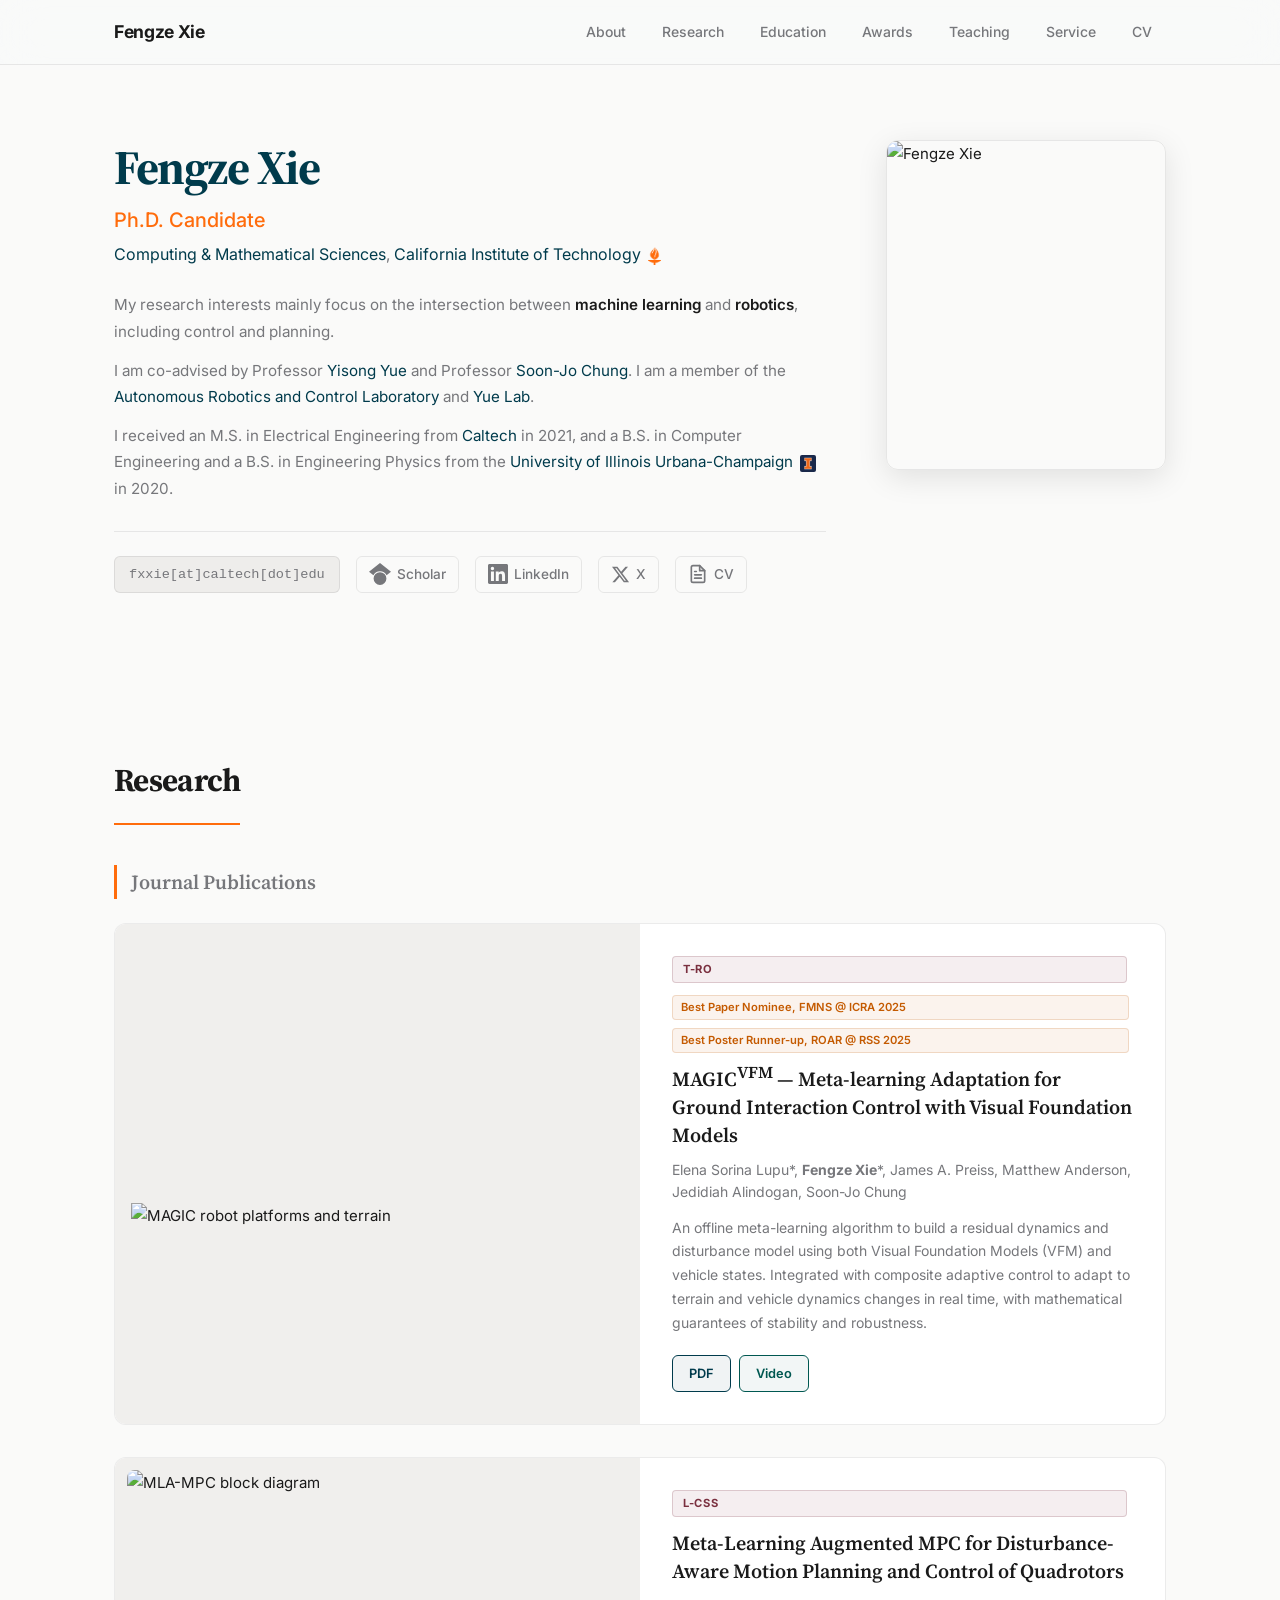
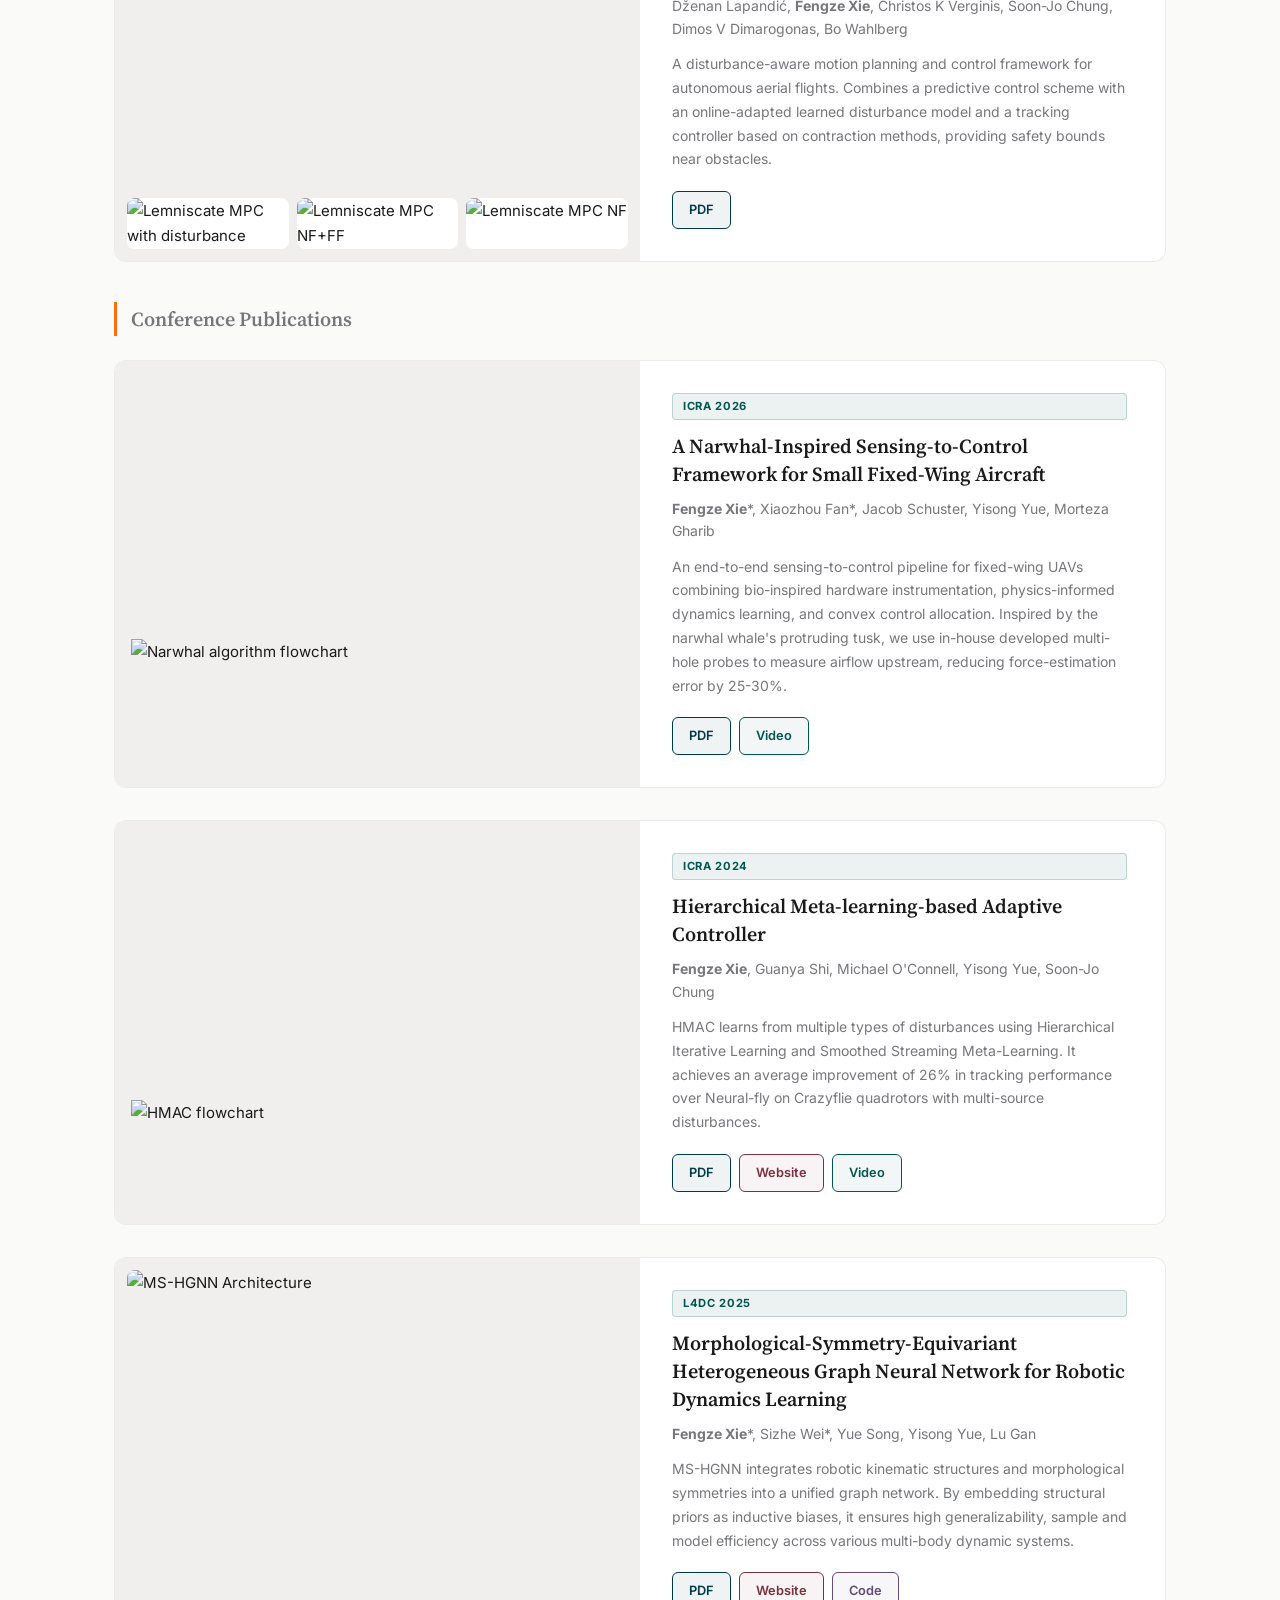
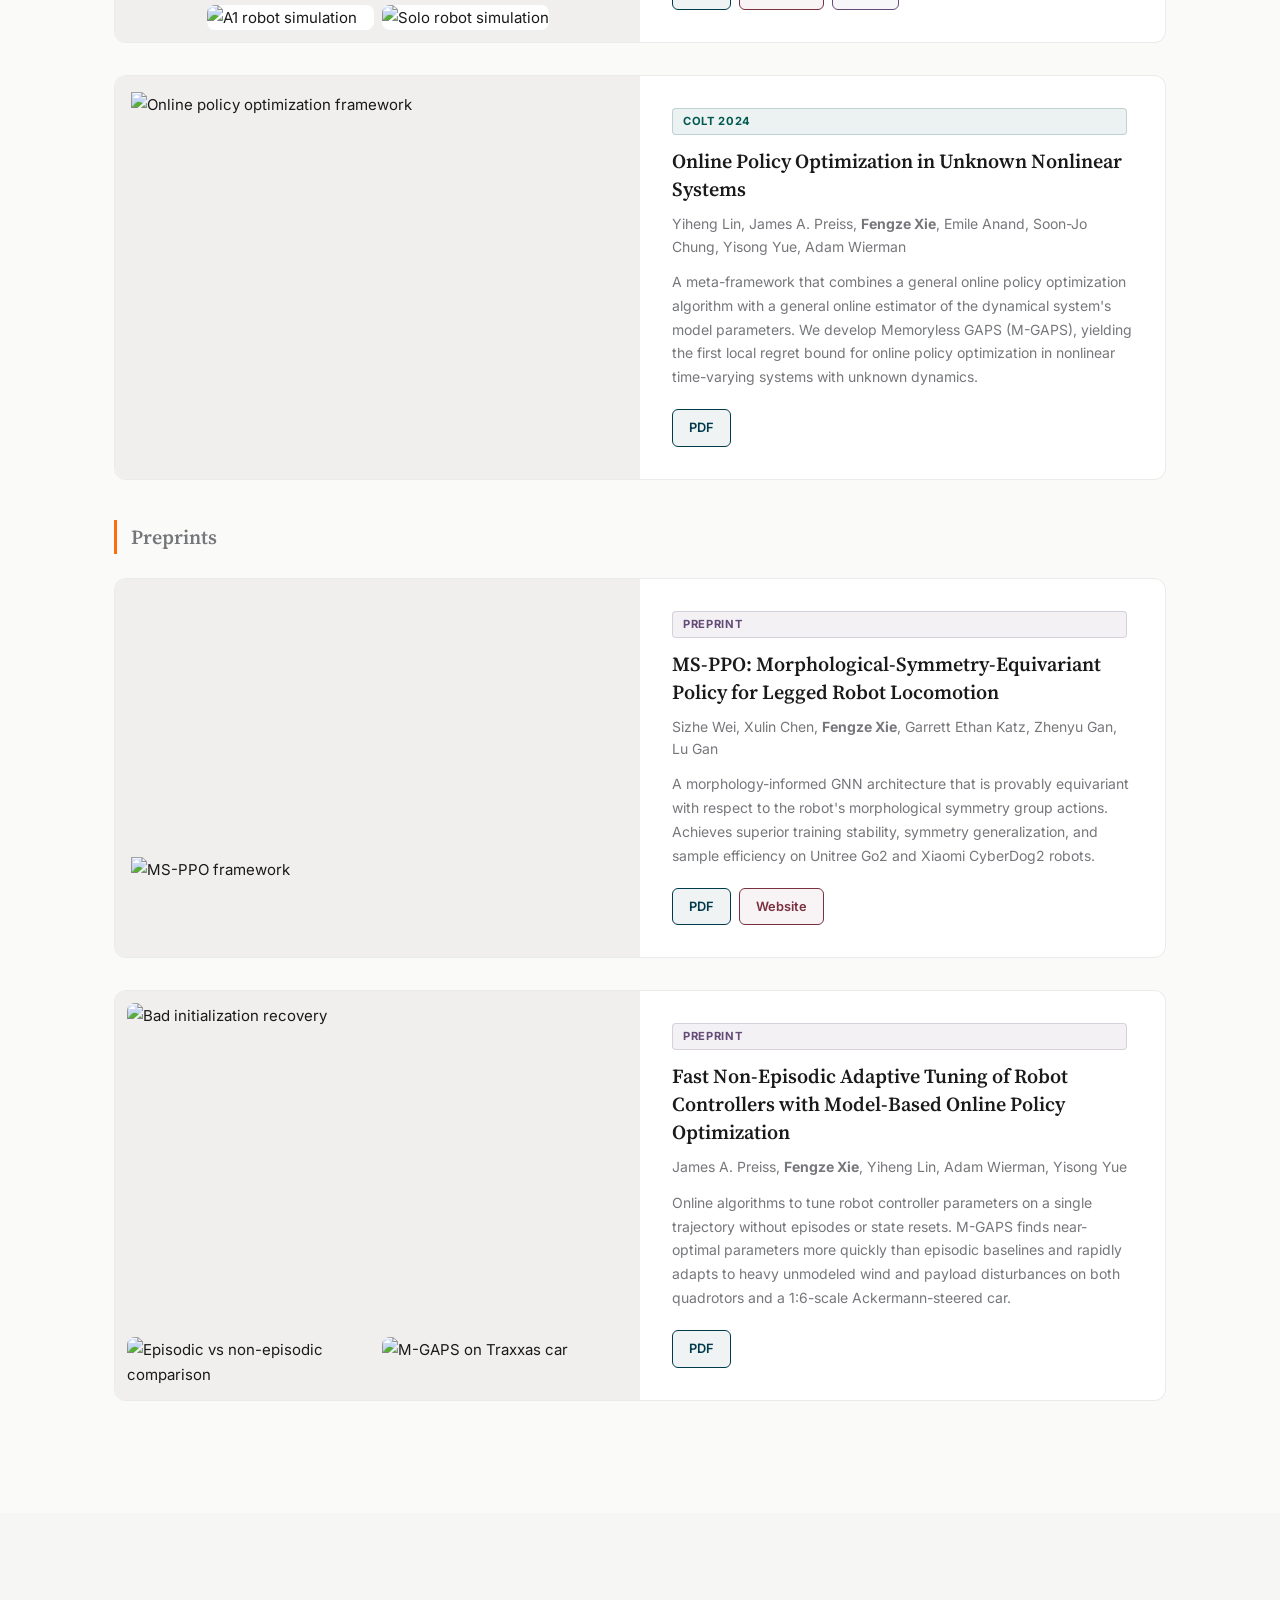
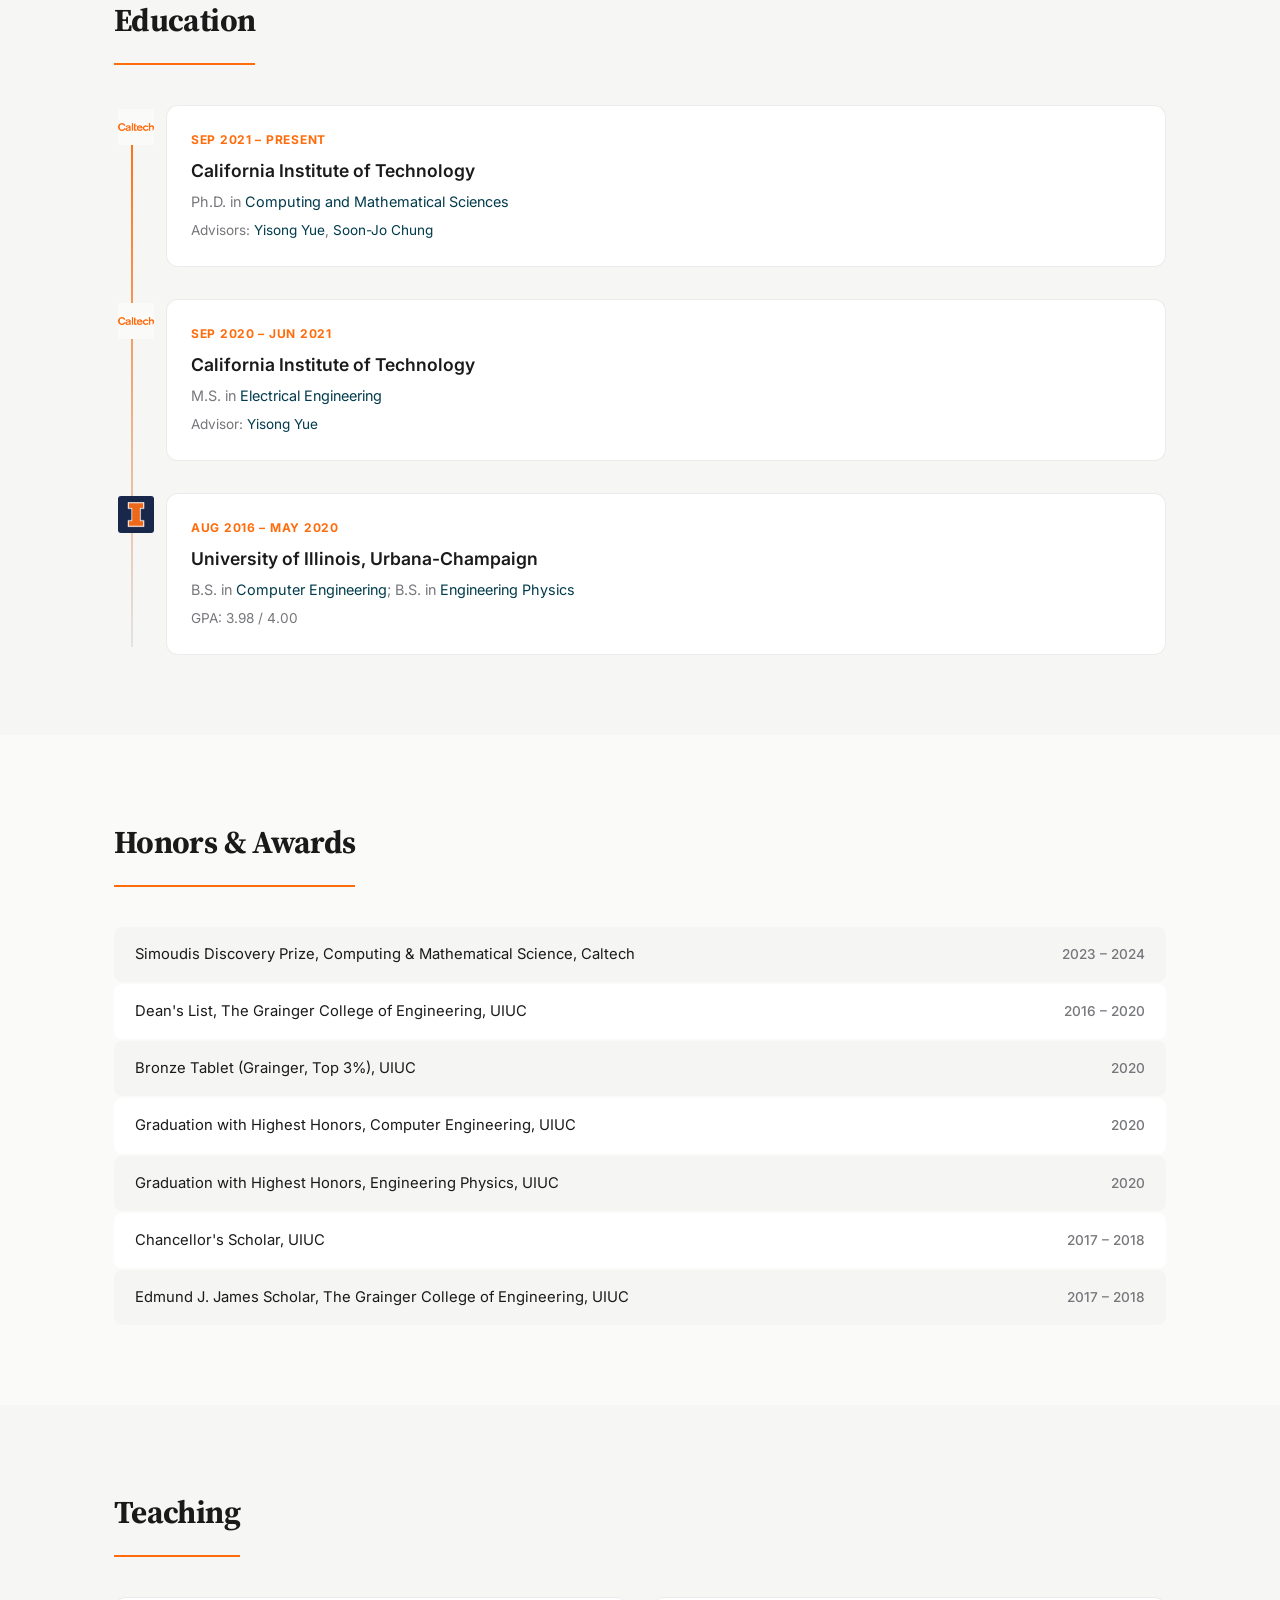
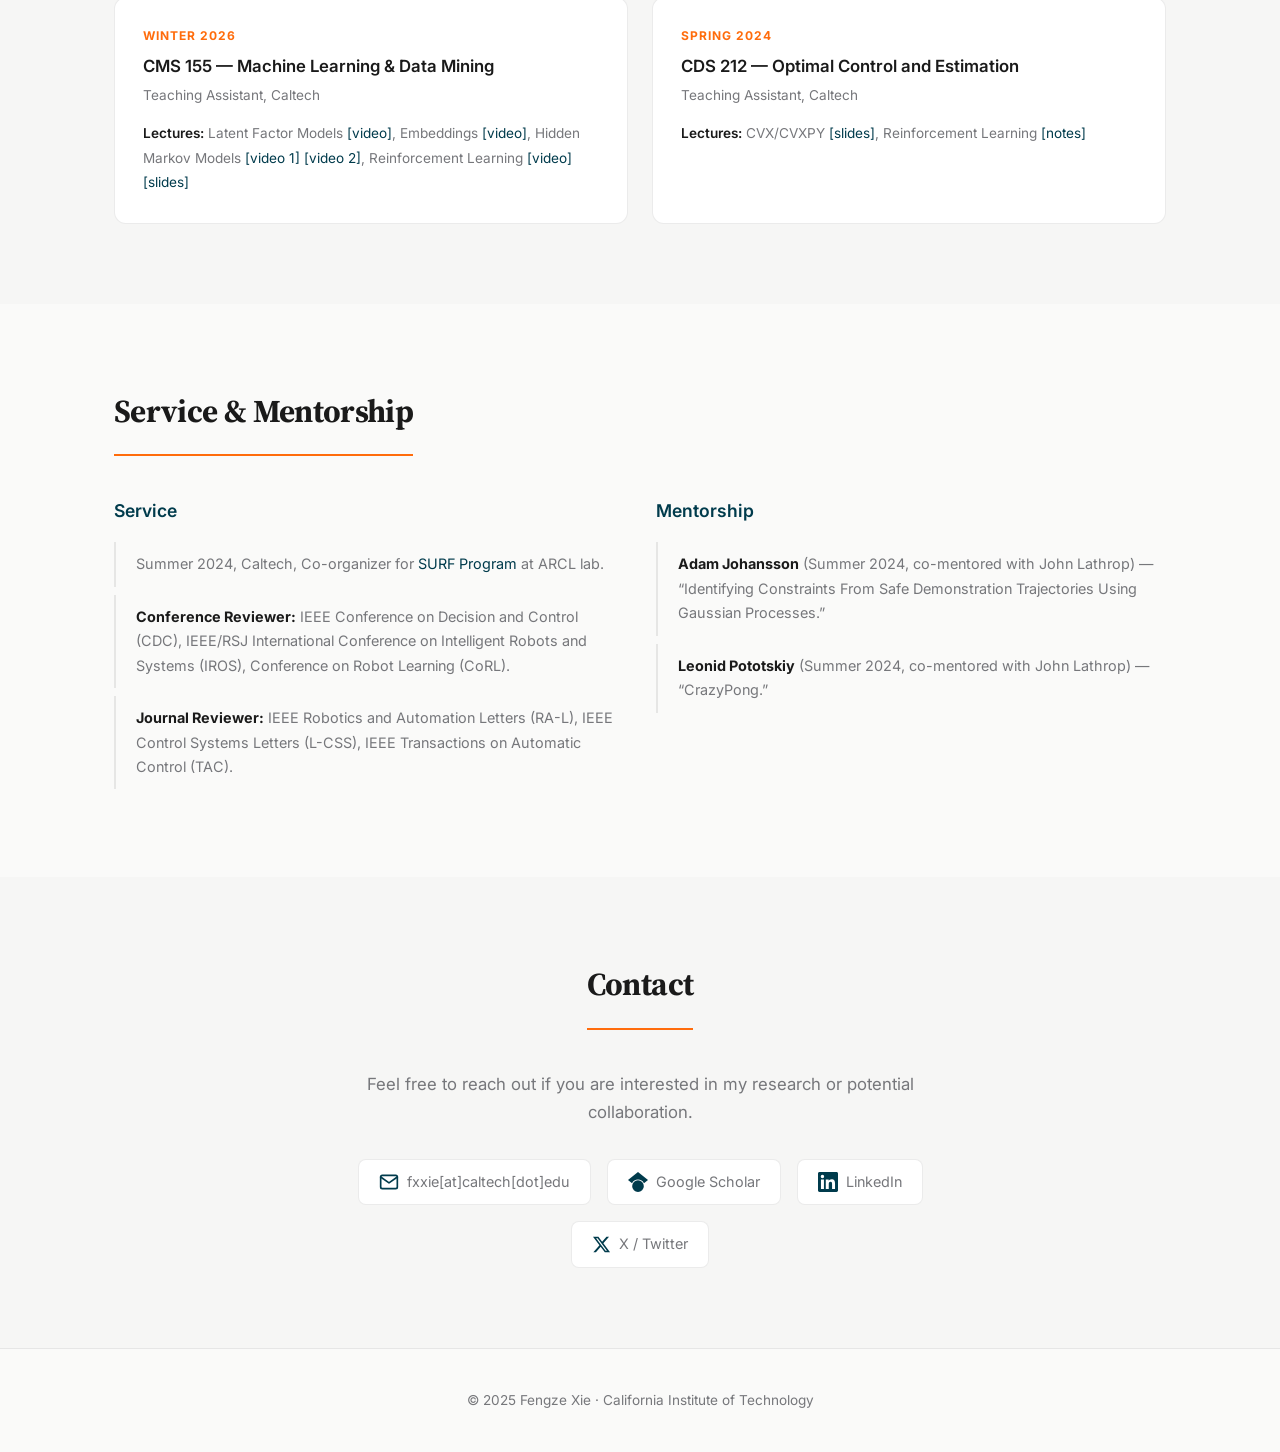
==== index.html @ d8771d67 "change colors" ====
<!DOCTYPE html>
<html lang="en">
<head>
  <meta charset="UTF-8">
  <meta name="viewport" content="width=device-width, initial-scale=1.0">
  <title>Fengze Xie | Caltech</title>
  <meta name="description" content="Fengze Xie - Ph.D. Candidate in Computing and Mathematical Sciences at Caltech. Research in machine learning and robotics.">
  <link rel="preconnect" href="https://fonts.googleapis.com">
  <link rel="preconnect" href="https://fonts.gstatic.com" crossorigin>
  <link href="https://fonts.googleapis.com/css2?family=Inter:wght@300;400;500;600;700&family=Source+Serif+4:ital,wght@0,400;0,600;0,700;1,400&display=swap" rel="stylesheet">
  <link rel="stylesheet" href="assets/css/style.css">
  <script src="https://cdnjs.cloudflare.com/ajax/libs/gsap/3.12.5/gsap.min.js" defer></script>
  <script src="https://cdnjs.cloudflare.com/ajax/libs/gsap/3.12.5/ScrollTrigger.min.js" defer></script>
</head>
<body>

<!-- ==================== NAVIGATION ==================== -->
<nav id="navbar">
  <div class="nav-inner">
    <a href="#hero" class="nav-logo">Fengze Xie</a>
    <button class="nav-toggle" aria-label="Toggle menu">
      <span></span><span></span><span></span>
    </button>
    <ul class="nav-links">
      <li><a href="#hero">About</a></li>
      <li><a href="#research">Research</a></li>
      <li><a href="#education">Education</a></li>
      <li><a href="#awards">Awards</a></li>
      <li><a href="#teaching">Teaching</a></li>
      <li><a href="#service">Service</a></li>
      <li><a href="papers/resume.pdf" target="_blank" rel="noopener noreferrer">CV</a></li>
    </ul>
  </div>
</nav>

<!-- ==================== HERO / INTRO ==================== -->
<header id="hero">
  <div class="hero-content">
    <div class="hero-text">
      <h1>Fengze Xie</h1>
      <p class="hero-subtitle">Ph.D. Candidate</p>
<p class="hero-affiliation">
        <a href="https://www.cms.caltech.edu/" target="_blank" rel="noopener noreferrer">Computing &amp; Mathematical Sciences</a>,
        <a href="https://www.caltech.edu/" target="_blank" rel="noopener noreferrer">California Institute of Technology</a> <img src="assets/images/logo-caltech-icon.png" alt="Caltech" class="inline-logo">
      </p>
      <p class="hero-bio">
        My research interests mainly focus on the intersection between <strong>machine learning</strong> and <strong>robotics</strong>, including control and planning.
      </p>
      <p class="hero-bio">
        I am co-advised by Professor <a href="http://www.yisongyue.com/" target="_blank" rel="noopener noreferrer">Yisong Yue</a> and Professor <a href="https://aerospacerobotics.caltech.edu/prof-soonjo-chung" target="_blank" rel="noopener noreferrer">Soon-Jo Chung</a>.
        I am a member of the <a href="http://aerospacerobotics.caltech.edu/" target="_blank" rel="noopener noreferrer">Autonomous Robotics and Control Laboratory</a> and <a href="http://www.yisongyue.com/" target="_blank" rel="noopener noreferrer">Yue Lab</a>.
      </p>
      <p class="hero-bio">
        I received an M.S. in Electrical Engineering from <a href="https://www.ee.caltech.edu/" target="_blank" rel="noopener noreferrer">Caltech</a> in 2021, and a B.S. in Computer Engineering and a B.S. in Engineering Physics from the <a href="https://grainger.illinois.edu/" target="_blank" rel="noopener noreferrer">University of Illinois Urbana-Champaign</a> <img src="assets/images/logo-uiuc.png" alt="UIUC" class="inline-logo"> in 2020.
      </p>
      <div class="hero-links">
        <span class="email-display">fxxie[at]caltech[dot]edu</span>
        <a href="https://scholar.google.com/citations?hl=en&user=aLPXpmkAAAAJ" target="_blank" rel="noopener noreferrer" class="icon-link" title="Google Scholar">
          <svg viewBox="0 0 24 24" width="22" height="22"><path d="M12 24a7 7 0 1 1 0-14 7 7 0 0 1 0 14zm0-24L0 9.5l4.838 3.94A8 8 0 0 1 12 9a8 8 0 0 1 7.162 4.44L24 9.5z" fill="currentColor"/></svg>
          Scholar
        </a>
        <a href="https://www.linkedin.com/in/fengze-xie-359986210/" target="_blank" rel="noopener noreferrer" class="icon-link" title="LinkedIn">
          <svg viewBox="0 0 24 24" width="20" height="20"><path d="M20.447 20.452h-3.554v-5.569c0-1.328-.027-3.037-1.852-3.037-1.853 0-2.136 1.445-2.136 2.939v5.667H9.351V9h3.414v1.561h.046c.477-.9 1.637-1.85 3.37-1.85 3.601 0 4.267 2.37 4.267 5.455v6.286zM5.337 7.433a2.062 2.062 0 0 1-2.063-2.065 2.064 2.064 0 1 1 2.063 2.065zm1.782 13.019H3.555V9h3.564v11.452zM22.225 0H1.771C.792 0 0 .774 0 1.729v20.542C0 23.227.792 24 1.771 24h20.451C23.2 24 24 23.227 24 22.271V1.729C24 .774 23.2 0 22.222 0h.003z" fill="currentColor"/></svg>
          LinkedIn
        </a>
        <a href="https://x.com/xie_fengze32905" target="_blank" rel="noopener noreferrer" class="icon-link" title="X / Twitter">
          <svg viewBox="0 0 24 24" width="19" height="19"><path d="M18.244 2.25h3.308l-7.227 8.26 8.502 11.24H16.17l-5.214-6.817L4.99 21.75H1.68l7.73-8.835L1.254 2.25H8.08l4.713 6.231zm-1.161 17.52h1.833L7.084 4.126H5.117z" fill="currentColor"/></svg>
          X
        </a>
        <a href="papers/resume.pdf" target="_blank" class="icon-link" title="CV">
          <svg viewBox="0 0 24 24" width="20" height="20"><path d="M14 2H6a2 2 0 0 0-2 2v16a2 2 0 0 0 2 2h12a2 2 0 0 0 2-2V8z" fill="none" stroke="currentColor" stroke-width="2" stroke-linecap="round" stroke-linejoin="round"/><polyline points="14 2 14 8 20 8" fill="none" stroke="currentColor" stroke-width="2" stroke-linecap="round" stroke-linejoin="round"/><line x1="16" y1="13" x2="8" y2="13" stroke="currentColor" stroke-width="2" stroke-linecap="round"/><line x1="16" y1="17" x2="8" y2="17" stroke="currentColor" stroke-width="2" stroke-linecap="round"/><polyline points="10 9 9 9 8 9" fill="none" stroke="currentColor" stroke-width="2" stroke-linecap="round"/></svg>
          CV
        </a>
      </div>
    </div>
    <div class="hero-photo">
      <img src="assets/images/portrait.jpg" alt="Fengze Xie" loading="eager">
    </div>
  </div>
</header>

<!-- ==================== RESEARCH / PROJECTS ==================== -->
<section id="research">
  <div class="container">
    <h2 class="section-title">Research</h2>

    <!-- ---- Journal Publications ---- -->
    <h3 class="research-category">Journal Publications</h3>

    <!-- MAGIC (T-RO) — video + figure -->
    <article class="project-card" id="proj-magic">
      <div class="project-media project-media-stacked">
        <video autoplay muted loop playsinline>
          <source src="assets/videos/magic.mp4" type="video/mp4">
        </video>
        <img src="assets/images/magic-robots.png" alt="MAGIC robot platforms and terrain" class="media-supplement" loading="lazy">
      </div>
      <div class="project-info">
        <span class="venue-badge journal">T-RO</span>
        <span class="award-badge">Best Paper Nominee, FMNS @ ICRA 2025</span>
        <span class="award-badge">Best Poster Runner-up, ROAR @ RSS 2025</span>
        <h3>MAGIC<sup>VFM</sup> &mdash; Meta-learning Adaptation for Ground Interaction Control with Visual Foundation Models</h3>
        <p class="authors">Elena Sorina Lupu*, <strong>Fengze Xie</strong>*, James A. Preiss, Matthew Anderson, Jedidiah Alindogan, Soon-Jo Chung</p>
        <p class="project-desc">An offline meta-learning algorithm to build a residual dynamics and disturbance model using both Visual Foundation Models (VFM) and vehicle states. Integrated with composite adaptive control to adapt to terrain and vehicle dynamics changes in real time, with mathematical guarantees of stability and robustness.</p>
        <div class="project-links">
          <a href="https://arxiv.org/pdf/2407.12304" target="_blank" class="btn btn-paper">PDF</a>
          <a href="https://youtu.be/sxM73ryweRA?si=wGC3VeWl6eK8nFvM" target="_blank" class="btn btn-video">Video</a>
        </div>
      </div>
    </article>

    <!-- MLA-MPC (L-CSS) — image + fig8 row -->
    <article class="project-card" id="proj-mlampc">
      <div class="project-media project-media-gallery">
        <img src="assets/images/mla-mpc-diagram.png" alt="MLA-MPC block diagram" class="gallery-main" loading="lazy">
        <div class="triple-row">
          <img src="assets/images/mla-mpc-fig8-dist.png" alt="Lemniscate MPC with disturbance" loading="lazy">
          <img src="assets/images/mla-mpc-fig8-nf-ff.png" alt="Lemniscate MPC NF+FF" loading="lazy">
          <img src="assets/images/mla-mpc-fig8-nf.png" alt="Lemniscate MPC NF" loading="lazy">
        </div>
      </div>
      <div class="project-info">
        <span class="venue-badge journal">L-CSS</span>
        <h3>Meta-Learning Augmented MPC for Disturbance-Aware Motion Planning and Control of Quadrotors</h3>
        <p class="authors">Dženan Lapandić, <strong>Fengze Xie</strong>, Christos K Verginis, Soon-Jo Chung, Dimos V Dimarogonas, Bo Wahlberg</p>
        <p class="project-desc">A disturbance-aware motion planning and control framework for autonomous aerial flights. Combines a predictive control scheme with an online-adapted learned disturbance model and a tracking controller based on contraction methods, providing safety bounds near obstacles.</p>
        <div class="project-links">
          <a href="https://arxiv.org/pdf/2410.06325" target="_blank" class="btn btn-paper">PDF</a>
        </div>
      </div>
    </article>

    <!-- ---- Conference Publications ---- -->
    <h3 class="research-category">Conference Publications</h3>

    <!-- Narwhal (ICRA 2026) — video + figure -->
    <article class="project-card" id="proj-narwal">
      <div class="project-media project-media-stacked">
        <video autoplay muted loop playsinline data-start="48">
          <source src="assets/videos/narwal.mp4" type="video/mp4">
        </video>
        <img src="assets/images/narwal-flowchart.png" alt="Narwhal algorithm flowchart" class="media-supplement" loading="lazy">
      </div>
      <div class="project-info">
        <span class="venue-badge conference">ICRA 2026</span>
        <h3>A Narwhal-Inspired Sensing-to-Control Framework for Small Fixed-Wing Aircraft</h3>
        <p class="authors"><strong>Fengze Xie</strong>*, Xiaozhou Fan*, Jacob Schuster, Yisong Yue, Morteza Gharib</p>
        <p class="project-desc">An end-to-end sensing-to-control pipeline for fixed-wing UAVs combining bio-inspired hardware instrumentation, physics-informed dynamics learning, and convex control allocation. Inspired by the narwhal whale's protruding tusk, we use in-house developed multi-hole probes to measure airflow upstream, reducing force-estimation error by 25-30%.</p>
        <div class="project-links">
          <a href="https://arxiv.org/pdf/2510.07160" target="_blank" class="btn btn-paper">PDF</a>
          <a href="https://drive.google.com/file/d/1Rev0jDwypZUDwEjBIgWoiBhjwFsCATO9/view?usp=sharing" target="_blank" class="btn btn-video">Video</a>
        </div>
      </div>
    </article>

    <!-- HMAC (ICRA 2024) — video + figure -->
    <article class="project-card" id="proj-hmac">
      <div class="project-media project-media-stacked">
        <video autoplay muted loop playsinline data-start="73">
          <source src="assets/videos/hmac.mp4" type="video/mp4">
        </video>
        <img src="assets/images/hmac-flowchart.png" alt="HMAC flowchart" class="media-supplement" loading="lazy">
      </div>
      <div class="project-info">
        <span class="venue-badge conference">ICRA 2024</span>
        <h3>Hierarchical Meta-learning-based Adaptive Controller</h3>
        <p class="authors"><strong>Fengze Xie</strong>, Guanya Shi, Michael O'Connell, Yisong Yue, Soon-Jo Chung</p>
        <p class="project-desc">HMAC learns from multiple types of disturbances using Hierarchical Iterative Learning and Smoothed Streaming Meta-Learning. It achieves an average improvement of 26% in tracking performance over Neural-fly on Crazyflie quadrotors with multi-source disturbances.</p>
        <div class="project-links">
          <a href="https://arxiv.org/pdf/2311.12367.pdf" target="_blank" class="btn btn-paper">PDF</a>
          <a href="https://sites.google.com/view/hmacproject" target="_blank" class="btn btn-web">Website</a>
          <a href="https://youtu.be/IxOjUnVG3E0?si=3aXMjq7tyWCKlGnN" target="_blank" class="btn btn-video">Video</a>
        </div>
      </div>
    </article>

    <!-- MS-HGNN (L4DC 2025) — gif -->
    <article class="project-card" id="proj-msgnn">
      <div class="project-media project-media-gallery">
        <img src="assets/images/ms-gnn-arch.png" alt="MS-HGNN Architecture" class="gallery-main" loading="lazy">
        <div class="gif-row">
          <img src="assets/images/ms-gnn-a1.gif" alt="A1 robot simulation" loading="lazy">
          <img src="assets/images/ms-gnn-solo.gif" alt="Solo robot simulation" loading="lazy">
        </div>
      </div>
      <div class="project-info">
        <span class="venue-badge conference">L4DC 2025</span>
        <h3>Morphological-Symmetry-Equivariant Heterogeneous Graph Neural Network for Robotic Dynamics Learning</h3>
        <p class="authors"><strong>Fengze Xie</strong>*, Sizhe Wei*, Yue Song, Yisong Yue, Lu Gan</p>
        <p class="project-desc">MS-HGNN integrates robotic kinematic structures and morphological symmetries into a unified graph network. By embedding structural priors as inductive biases, it ensures high generalizability, sample and model efficiency across various multi-body dynamic systems.</p>
        <div class="project-links">
          <a href="https://arxiv.org/pdf/2412.01297" target="_blank" class="btn btn-paper">PDF</a>
          <a href="https://lunarlab-gatech.github.io/MorphSym-HGNN/" target="_blank" class="btn btn-web">Website</a>
          <a href="https://github.com/lunarlab-gatech/MorphSym-HGNN" target="_blank" class="btn btn-code">Code</a>
        </div>
      </div>
    </article>

    <!-- M-GAPS (COLT 2024) — image -->
    <article class="project-card" id="proj-mgaps">
      <div class="project-media">
        <img src="assets/images/mgaps-diagram.png" alt="Online policy optimization framework" loading="lazy">
      </div>
      <div class="project-info">
        <span class="venue-badge conference">COLT 2024</span>
        <h3>Online Policy Optimization in Unknown Nonlinear Systems</h3>
        <p class="authors">Yiheng Lin, James A. Preiss, <strong>Fengze Xie</strong>, Emile Anand, Soon-Jo Chung, Yisong Yue, Adam Wierman</p>
        <p class="project-desc">A meta-framework that combines a general online policy optimization algorithm with a general online estimator of the dynamical system's model parameters. We develop Memoryless GAPS (M-GAPS), yielding the first local regret bound for online policy optimization in nonlinear time-varying systems with unknown dynamics.</p>
        <div class="project-links">
          <a href="https://arxiv.org/pdf/2404.13009" target="_blank" class="btn btn-paper">PDF</a>
        </div>
      </div>
    </article>

    <!-- ---- Preprints ---- -->
    <h3 class="research-category">Preprints</h3>

    <!-- MS-PPO (Dec 2025) — video + framework figure -->
    <article class="project-card" id="proj-msppo">
      <div class="project-media project-media-stacked">
        <video autoplay muted loop playsinline>
          <source src="https://lunarlab-gatech.github.io/MS-PPO/assets/videos/teaser.mp4" type="video/mp4">
        </video>
        <img src="assets/images/ms-ppo-framework.png" alt="MS-PPO framework" class="media-supplement" loading="lazy">
      </div>
      <div class="project-info">
        <span class="venue-badge preprint">Preprint</span>
        <h3>MS-PPO: Morphological-Symmetry-Equivariant Policy for Legged Robot Locomotion</h3>
        <p class="authors">Sizhe Wei, Xulin Chen, <strong>Fengze Xie</strong>, Garrett Ethan Katz, Zhenyu Gan, Lu Gan</p>
        <p class="project-desc">A morphology-informed GNN architecture that is provably equivariant with respect to the robot's morphological symmetry group actions. Achieves superior training stability, symmetry generalization, and sample efficiency on Unitree Go2 and Xiaomi CyberDog2 robots.</p>
        <div class="project-links">
          <a href="https://arxiv.org/pdf/2512.00727" target="_blank" class="btn btn-paper">PDF</a>
          <a href="https://lunarlab-gatech.github.io/MS-PPO/" target="_blank" class="btn btn-web">Website</a>
        </div>
      </div>
    </article>

    <!-- Fast Non-Episodic (Jul 2025) — main figure + two below -->
    <article class="project-card" id="proj-fne">
      <div class="project-media project-media-gallery">
        <img src="assets/images/fne-bad-init.png" alt="Bad initialization recovery" class="gallery-main" loading="lazy">
        <div class="dual-image">
          <img src="assets/images/fne-episodic.png" alt="Episodic vs non-episodic comparison" loading="lazy">
          <img src="assets/images/fne-traxxas.png" alt="M-GAPS on Traxxas car" loading="lazy">
        </div>
      </div>
      <div class="project-info">
        <span class="venue-badge preprint">Preprint</span>
        <h3>Fast Non-Episodic Adaptive Tuning of Robot Controllers with Model-Based Online Policy Optimization</h3>
        <p class="authors">James A. Preiss, <strong>Fengze Xie</strong>, Yiheng Lin, Adam Wierman, Yisong Yue</p>
        <p class="project-desc">Online algorithms to tune robot controller parameters on a single trajectory without episodes or state resets. M-GAPS finds near-optimal parameters more quickly than episodic baselines and rapidly adapts to heavy unmodeled wind and payload disturbances on both quadrotors and a 1:6-scale Ackermann-steered car.</p>
        <div class="project-links">
          <a href="https://arxiv.org/pdf/2507.10914" target="_blank" class="btn btn-paper">PDF</a>
        </div>
      </div>
    </article>

  </div>
</section>

<!-- ==================== EDUCATION ==================== -->
<section id="education">
  <div class="container">
    <h2 class="section-title">Education</h2>
    <div class="education-timeline">

      <div class="edu-item">
        <div class="edu-icon">
          <img src="assets/images/logo-caltech.png" alt="Caltech logo">
        </div>
        <div class="edu-content">
          <div class="edu-dates">Sep 2021 &ndash; Present</div>
          <h3>California Institute of Technology</h3>
          <p class="edu-degree">Ph.D. in <a href="https://www.cms.caltech.edu/" target="_blank" rel="noopener noreferrer">Computing and Mathematical Sciences</a></p>
          <p class="edu-detail">Advisors: <a href="http://www.yisongyue.com/" target="_blank" rel="noopener noreferrer">Yisong Yue</a>, <a href="https://aerospacerobotics.caltech.edu/prof-soonjo-chung" target="_blank" rel="noopener noreferrer">Soon-Jo Chung</a></p>
        </div>
      </div>

      <div class="edu-item">
        <div class="edu-icon">
          <img src="assets/images/logo-caltech.png" alt="Caltech logo">
        </div>
        <div class="edu-content">
          <div class="edu-dates">Sep 2020 &ndash; Jun 2021</div>
          <h3>California Institute of Technology</h3>
          <p class="edu-degree">M.S. in <a href="https://www.ee.caltech.edu/" target="_blank" rel="noopener noreferrer">Electrical Engineering</a></p>
          <p class="edu-detail">Advisor: <a href="http://www.yisongyue.com/" target="_blank" rel="noopener noreferrer">Yisong Yue</a></p>
        </div>
      </div>

      <div class="edu-item">
        <div class="edu-icon">
          <img src="assets/images/logo-uiuc.png" alt="UIUC logo">
        </div>
        <div class="edu-content">
          <div class="edu-dates">Aug 2016 &ndash; May 2020</div>
          <h3><a href="https://grainger.illinois.edu/" target="_blank" rel="noopener noreferrer">University of Illinois, Urbana-Champaign</a></h3>
          <p class="edu-degree">B.S. in <a href="https://ece.illinois.edu/" target="_blank" rel="noopener noreferrer">Computer Engineering</a>; B.S. in <a href="https://physics.illinois.edu/" target="_blank" rel="noopener noreferrer">Engineering Physics</a></p>
          <p class="edu-detail">GPA: 3.98 / 4.00</p>
        </div>
      </div>

    </div>
  </div>
</section>

<!-- ==================== AWARDS ==================== -->
<section id="awards">
  <div class="container">
    <h2 class="section-title">Honors &amp; Awards</h2>
    <div class="awards-list">
      <div class="award-item">
        <span class="award-name">Simoudis Discovery Prize, Computing &amp; Mathematical Science, Caltech</span>
        <span class="award-year">2023 &ndash; 2024</span>
      </div>
      <div class="award-item">
        <span class="award-name">Dean's List, The Grainger College of Engineering, UIUC</span>
        <span class="award-year">2016 &ndash; 2020</span>
      </div>
      <div class="award-item">
        <span class="award-name">Bronze Tablet (Grainger, Top 3%), UIUC</span>
        <span class="award-year">2020</span>
      </div>
      <div class="award-item">
        <span class="award-name">Graduation with Highest Honors, Computer Engineering, UIUC</span>
        <span class="award-year">2020</span>
      </div>
      <div class="award-item">
        <span class="award-name">Graduation with Highest Honors, Engineering Physics, UIUC</span>
        <span class="award-year">2020</span>
      </div>
      <div class="award-item">
        <span class="award-name">Chancellor's Scholar, UIUC</span>
        <span class="award-year">2017 &ndash; 2018</span>
      </div>
      <div class="award-item">
        <span class="award-name">Edmund J. James Scholar, The Grainger College of Engineering, UIUC</span>
        <span class="award-year">2017 &ndash; 2018</span>
      </div>
    </div>
  </div>
</section>

<!-- ==================== TEACHING ==================== -->
<section id="teaching">
  <div class="container">
    <h2 class="section-title">Teaching</h2>
    <div class="teaching-grid">

      <div class="teaching-card">
        <div class="teaching-term">Winter 2026</div>
        <h3><a href="https://www.ee.caltech.edu/academics/courses/cmscscnseeids-155" target="_blank">CMS 155</a> &mdash; Machine Learning &amp; Data Mining</h3>
        <p class="teaching-role">Teaching Assistant, Caltech</p>
        <div class="teaching-lectures">
          <span class="lecture-label">Lectures:</span>
          Latent Factor Models <a href="https://drive.google.com/file/d/1jCe5JyinhaVwFOtUk8GHnwaR6AVrkVrK/view?usp=sharing" target="_blank">[video]</a>,
          Embeddings <a href="https://drive.google.com/file/d/1wWPa1SvKiqqmg0NkSWxfLvfCRF7dbnBV/view?usp=sharing" target="_blank">[video]</a>,
          Hidden Markov Models
          <a href="https://drive.google.com/file/d/1PDmID0KkjQpzW93yunAIB9WAoMPUPIOA/view?usp=sharing" target="_blank">[video 1]</a>
          <a href="https://drive.google.com/file/d/16ydsnUhIJaS0KBqrXcylNZTytLgwq6DC/view?usp=sharing" target="_blank">[video 2]</a>,
          Reinforcement Learning
          <a href="https://drive.google.com/file/d/14tUzGt9MRDY4Mz5TA4_Zq9Wv3UPamAk7/view?usp=sharing" target="_blank">[video]</a>
          <a href="https://drive.google.com/file/d/1S00J1MY_j4im1V37b-_vGRqyz14lcsR0/view?usp=sharing" target="_blank">[slides]</a>
        </div>
      </div>

      <div class="teaching-card">
        <div class="teaching-term">Spring 2024</div>
        <h3><a href="https://www.cms.caltech.edu/academics/courses/cds-212" target="_blank">CDS 212</a> &mdash; Optimal Control and Estimation</h3>
        <p class="teaching-role">Teaching Assistant, Caltech</p>
        <div class="teaching-lectures">
          <span class="lecture-label">Lectures:</span>
          CVX/CVXPY <a href="https://docs.google.com/presentation/d/1rJlW1WwMv9H-jhWrdYakFq7yJwju6avvi5NkIBKRBRo/edit?usp=sharing" target="_blank">[slides]</a>,
          Reinforcement Learning <a href="https://drive.google.com/file/d/18_M7i4Iv7lkUgP9H9g49dojZA-WQ4InP/view?usp=sharing" target="_blank">[notes]</a>
        </div>
      </div>

    </div>
  </div>
</section>

<!-- ==================== SERVICE & MENTORSHIP ==================== -->
<section id="service">
  <div class="container">
    <h2 class="section-title">Service &amp; Mentorship</h2>

    <div class="service-grid">
      <div class="service-block">
        <h3>Service</h3>
        <ul>
          <li>Summer 2024, Caltech, Co-organizer for <a href="https://sfp.caltech.edu/undergraduate-research/programs/surf" target="_blank">SURF Program</a> at ARCL lab.</li>
          <li><strong>Conference Reviewer:</strong> IEEE Conference on Decision and Control (CDC), IEEE/RSJ International Conference on Intelligent Robots and Systems (IROS), Conference on Robot Learning (CoRL).</li>
          <li><strong>Journal Reviewer:</strong> IEEE Robotics and Automation Letters (RA-L), IEEE Control Systems Letters (L-CSS), IEEE Transactions on Automatic Control (TAC).</li>
        </ul>
      </div>
      <div class="service-block">
        <h3>Mentorship</h3>
        <ul>
          <li><strong>Adam Johansson</strong> (Summer 2024, co-mentored with John Lathrop) &mdash; &ldquo;Identifying Constraints From Safe Demonstration Trajectories Using Gaussian Processes.&rdquo;</li>
          <li><strong>Leonid Pototskiy</strong> (Summer 2024, co-mentored with John Lathrop) &mdash; &ldquo;CrazyPong.&rdquo;</li>
        </ul>
      </div>
    </div>
  </div>
</section>

<!-- ==================== CONTACT ==================== -->
<section id="contact">
  <div class="container">
    <h2 class="section-title">Contact</h2>
    <div class="contact-content">
      <p class="contact-message">Feel free to reach out if you are interested in my research or potential collaboration.</p>
      <div class="contact-links">
        <div class="contact-item">
          <svg viewBox="0 0 24 24" width="20" height="20" fill="none" stroke="currentColor" stroke-width="2" stroke-linecap="round" stroke-linejoin="round"><path d="M4 4h16c1.1 0 2 .9 2 2v12c0 1.1-.9 2-2 2H4c-1.1 0-2-.9-2-2V6c0-1.1.9-2 2-2z"/><polyline points="22,6 12,13 2,6"/></svg>
          <span>fxxie[at]caltech[dot]edu</span>
        </div>
        <div class="contact-item">
          <svg viewBox="0 0 24 24" width="20" height="20"><path d="M12 24a7 7 0 1 1 0-14 7 7 0 0 1 0 14zm0-24L0 9.5l4.838 3.94A8 8 0 0 1 12 9a8 8 0 0 1 7.162 4.44L24 9.5z" fill="currentColor"/></svg>
          <a href="https://scholar.google.com/citations?hl=en&user=aLPXpmkAAAAJ" target="_blank" rel="noopener noreferrer">Google Scholar</a>
        </div>
        <div class="contact-item">
          <svg viewBox="0 0 24 24" width="20" height="20"><path d="M20.447 20.452h-3.554v-5.569c0-1.328-.027-3.037-1.852-3.037-1.853 0-2.136 1.445-2.136 2.939v5.667H9.351V9h3.414v1.561h.046c.477-.9 1.637-1.85 3.37-1.85 3.601 0 4.267 2.37 4.267 5.455v6.286zM5.337 7.433a2.062 2.062 0 0 1-2.063-2.065 2.064 2.064 0 1 1 2.063 2.065zm1.782 13.019H3.555V9h3.564v11.452zM22.225 0H1.771C.792 0 0 .774 0 1.729v20.542C0 23.227.792 24 1.771 24h20.451C23.2 24 24 23.227 24 22.271V1.729C24 .774 23.2 0 22.222 0h.003z" fill="currentColor"/></svg>
          <a href="https://www.linkedin.com/in/fengze-xie-359986210/" target="_blank" rel="noopener noreferrer">LinkedIn</a>
        </div>
        <div class="contact-item">
          <svg viewBox="0 0 24 24" width="19" height="19"><path d="M18.244 2.25h3.308l-7.227 8.26 8.502 11.24H16.17l-5.214-6.817L4.99 21.75H1.68l7.73-8.835L1.254 2.25H8.08l4.713 6.231zm-1.161 17.52h1.833L7.084 4.126H5.117z" fill="currentColor"/></svg>
          <a href="https://x.com/xie_fengze32905" target="_blank" rel="noopener noreferrer">X / Twitter</a>
        </div>
      </div>
    </div>
  </div>
</section>

<!-- ==================== FOOTER ==================== -->
<footer>
  <div class="container">
    <p>&copy; 2025 Fengze Xie &middot; California Institute of Technology</p>
  </div>
</footer>

<script src="assets/js/main.js"></script>
</body>
</html>
---- assets/css/style.css ----
/* ============================================
   Fengze Xie - Academic Website
   Design: content-forward, video/figure emphasis
   ============================================ */

/* ---------- Reset & Base ---------- */
*, *::before, *::after {
  margin: 0;
  padding: 0;
  box-sizing: border-box;
}

:root {
  --color-bg: #fafaf9;
  --color-bg-card: #ffffff;
  --color-bg-card-hover: #f5f5f3;
  --color-surface: #eeedeb;
  --color-text: #1a1a1a;
  --color-text-muted: #76777B;          /* PMS Cool Gray 9 */
  --color-accent: #003B4C;              /* PMS 548c — deep teal for links */
  --color-accent-soft: rgba(0, 59, 76, 0.06);
  --color-accent-glow: rgba(0, 59, 76, 0.10);
  --color-highlight: #FF6C0C;           /* Caltech Orange PMS 1585c */
  --color-conference: #005851;           /* PMS 3292c — deep green */
  --color-journal: #7A303F;             /* PMS 195c — deep maroon */
  --color-preprint: #644B78;            /* PMS 668c — deep purple */
  --color-award: #c45a00;              /* dark orange for text legibility */
  --color-border: rgba(0, 0, 0, 0.08);
  --font-sans: 'Inter', -apple-system, BlinkMacSystemFont, 'Segoe UI', sans-serif;
  --font-serif: 'Source Serif 4', 'Georgia', serif;
  --max-width: 1100px;
  --radius: 12px;
  --radius-sm: 8px;
  --transition: 0.3s cubic-bezier(0.4, 0, 0.2, 1);
}

html {
  scroll-behavior: smooth;
  scroll-padding-top: 80px;
}

body {
  font-family: var(--font-sans);
  background: var(--color-bg);
  color: var(--color-text);
  line-height: 1.7;
  font-size: 15px;
  -webkit-font-smoothing: antialiased;
  -moz-osx-font-smoothing: grayscale;
}

a {
  color: var(--color-accent);
  text-decoration: none;
  transition: color var(--transition);
}

a:hover {
  color: #005851;
}

img, video {
  max-width: 100%;
  display: block;
}

.container {
  max-width: var(--max-width);
  margin: 0 auto;
  padding: 0 24px;
}

/* ---------- Navigation ---------- */
#navbar {
  position: fixed;
  top: 0;
  left: 0;
  right: 0;
  z-index: 1000;
  background: rgba(248, 249, 250, 0.85);
  backdrop-filter: blur(20px) saturate(180%);
  -webkit-backdrop-filter: blur(20px) saturate(180%);
  border-bottom: 1px solid var(--color-border);
  transition: background var(--transition), box-shadow var(--transition);
}

#navbar.scrolled {
  background: rgba(248, 249, 250, 0.97);
  box-shadow: 0 1px 8px rgba(0, 0, 0, 0.06);
}

.nav-inner {
  max-width: var(--max-width);
  margin: 0 auto;
  padding: 0 24px;
  display: flex;
  align-items: center;
  justify-content: space-between;
  height: 64px;
}

.nav-logo {
  font-weight: 700;
  font-size: 1.1rem;
  color: var(--color-text) !important;
  letter-spacing: -0.02em;
}

.nav-links {
  display: flex;
  list-style: none;
  gap: 8px;
}

.nav-links a {
  color: var(--color-text-muted);
  font-size: 0.875rem;
  font-weight: 500;
  padding: 6px 14px;
  border-radius: 6px;
  transition: all var(--transition);
}

.nav-links a:hover,
.nav-links a.active {
  color: var(--color-text);
  background: var(--color-accent-soft);
}

.nav-toggle {
  display: none;
  flex-direction: column;
  gap: 5px;
  background: none;
  border: none;
  cursor: pointer;
  padding: 4px;
}

.nav-toggle span {
  display: block;
  width: 22px;
  height: 2px;
  background: var(--color-text);
  border-radius: 2px;
  transition: all var(--transition);
}

/* ---------- Hero ---------- */
#hero {
  padding: 140px 0 80px;
  min-height: auto;
}

.hero-content {
  max-width: var(--max-width);
  margin: 0 auto;
  padding: 0 24px;
  display: grid;
  grid-template-columns: 1fr 280px;
  gap: 60px;
  align-items: start;
}

.hero-text h1 {
  font-family: var(--font-serif);
  font-size: 3rem;
  font-weight: 700;
  letter-spacing: -0.03em;
  line-height: 1.15;
  margin-bottom: 8px;
  color: #003B4C;
}

.hero-subtitle {
  font-size: 1.25rem;
  color: var(--color-highlight);
  font-weight: 500;
  margin-bottom: 4px;
}

.inline-logo {
  display: inline-block;
  height: 1.1em;
  width: auto;
  vertical-align: middle;
  margin-left: 3px;
  border-radius: 2px;
}

.hero-logos {
  display: flex;
  align-items: center;
  gap: 14px;
  margin-bottom: 16px;
}

.hero-logo {
  height: 28px;
  width: auto;
  object-fit: contain;
  opacity: 0.85;
  transition: opacity var(--transition);
}

.hero-logo:hover {
  opacity: 1;
}

.hero-affiliation {
  font-size: 1rem;
  color: var(--color-text-muted);
  margin-bottom: 24px;
}

.hero-bio {
  font-size: 0.95rem;
  color: var(--color-text-muted);
  line-height: 1.75;
  margin-bottom: 12px;
}

.hero-bio strong {
  color: var(--color-text);
  font-weight: 600;
}

.hero-links {
  display: flex;
  flex-wrap: wrap;
  align-items: center;
  gap: 16px;
  margin-top: 28px;
  padding-top: 24px;
  border-top: 1px solid var(--color-border);
}

.email-display {
  font-family: 'SF Mono', 'Fira Code', monospace;
  font-size: 0.85rem;
  color: var(--color-text-muted);
  background: var(--color-surface);
  padding: 6px 14px;
  border-radius: 6px;
  border: 1px solid var(--color-border);
}

.icon-link {
  display: inline-flex;
  align-items: center;
  gap: 6px;
  color: var(--color-text-muted) !important;
  font-size: 0.85rem;
  font-weight: 500;
  padding: 6px 12px;
  border-radius: 6px;
  border: 1px solid var(--color-border);
  transition: all var(--transition);
}

.icon-link:hover {
  color: var(--color-accent) !important;
  border-color: var(--color-accent);
  background: var(--color-accent-soft);
}

.icon-link svg {
  flex-shrink: 0;
}

.hero-photo {
  position: relative;
}

.hero-photo img {
  width: 280px;
  height: 330px;
  object-fit: cover;
  object-position: center top;
  border-radius: var(--radius);
  border: 1px solid var(--color-border);
  box-shadow: 0 8px 30px rgba(0, 0, 0, 0.1);
}

/* ---------- Section Titles ---------- */
.section-title {
  font-family: var(--font-serif);
  font-size: 2rem;
  font-weight: 700;
  letter-spacing: -0.02em;
  margin-bottom: 40px;
  padding-bottom: 16px;
  border-bottom: 2px solid var(--color-highlight);
  display: inline-block;
}

section {
  padding: 80px 0;
}

section:nth-child(even) {
  background: rgba(0, 0, 0, 0.015);
}

/* ---------- Research Category Subheadings ---------- */
.research-category {
  font-family: var(--font-serif);
  font-size: 1.25rem;
  font-weight: 600;
  color: var(--color-text-muted);
  margin-top: 40px;
  margin-bottom: 24px;
  padding-left: 4px;
  border-left: 3px solid var(--color-highlight);
  padding-left: 14px;
}

.research-category:first-of-type {
  margin-top: 0;
}

/* ---------- Project Cards ---------- */
.project-card {
  display: grid;
  grid-template-columns: 1fr 1fr;
  gap: 0;
  background: var(--color-bg-card);
  border-radius: var(--radius);
  border: 1px solid var(--color-border);
  overflow: hidden;
  margin-bottom: 32px;
  transition: all var(--transition);
}

.project-card:hover {
  border-color: rgba(0, 59, 76, 0.15);
  box-shadow: 0 4px 20px rgba(0, 0, 0, 0.08);
  transform: translateY(-2px);
}

.project-media {
  position: relative;
  overflow: hidden;
  background: #f0efed;
  display: flex;
  align-items: center;
  justify-content: center;
  min-height: 300px;
}

.project-media video {
  width: 100%;
  height: auto;
  object-fit: contain;
}

.project-media > img {
  width: 100%;
  height: 100%;
  object-fit: contain;
  padding: 16px;
}

.project-media-stacked {
  flex-direction: column;
  align-items: stretch;
  padding: 0;
  gap: 0;
}

.project-media-stacked video {
  width: 100%;
  height: auto;
  border-radius: 0;
}

.media-supplement {
  width: 100%;
  padding: 10px 12px 12px;
  object-fit: contain;
}

.project-media-gallery {
  flex-direction: column;
  padding: 12px;
  gap: 8px;
}

.project-media-gallery .gallery-main {
  width: 100%;
  border-radius: var(--radius-sm);
  object-fit: contain;
  padding: 0;
}

.gif-row {
  display: grid;
  grid-template-columns: 1fr 1fr;
  gap: 8px;
}

.gif-row img {
  width: 100%;
  border-radius: var(--radius-sm);
  background: #fff;
}

.triple-row {
  display: grid;
  grid-template-columns: 1fr 1fr 1fr;
  gap: 8px;
}

.triple-row img {
  width: 100%;
  border-radius: var(--radius-sm);
  background: #fff;
}

.dual-image {
  display: grid;
  grid-template-columns: 1fr 1fr;
  gap: 8px;
  width: 100%;
}

.dual-image img {
  width: 100%;
  border-radius: var(--radius-sm);
  object-fit: cover;
}

.project-info {
  padding: 32px;
  display: flex;
  flex-direction: column;
  justify-content: center;
}

.project-info h3 {
  font-family: var(--font-serif);
  font-size: 1.25rem;
  font-weight: 600;
  line-height: 1.4;
  margin-bottom: 10px;
  color: var(--color-text);
}

.authors {
  font-size: 0.875rem;
  color: var(--color-text-muted);
  margin-bottom: 12px;
  line-height: 1.6;
}

.project-desc {
  font-size: 0.875rem;
  color: var(--color-text-muted);
  line-height: 1.7;
  margin-bottom: 20px;
}

/* Venue badges */
.venue-badge {
  display: inline-block;
  font-size: 0.7rem;
  font-weight: 700;
  letter-spacing: 0.06em;
  text-transform: uppercase;
  padding: 3px 10px;
  border-radius: 4px;
  margin-bottom: 12px;
  margin-right: 6px;
}

.venue-badge.conference {
  background: rgba(0, 88, 81, 0.08);
  color: var(--color-conference);
  border: 1px solid rgba(0, 88, 81, 0.2);
}

.venue-badge.journal {
  background: rgba(122, 48, 63, 0.08);
  color: var(--color-journal);
  border: 1px solid rgba(122, 48, 63, 0.2);
}

.venue-badge.preprint {
  background: rgba(100, 75, 120, 0.08);
  color: var(--color-preprint);
  border: 1px solid rgba(100, 75, 120, 0.2);
}

.award-badge {
  display: inline-block;
  font-size: 0.7rem;
  font-weight: 600;
  color: var(--color-award);
  background: rgba(196, 90, 0, 0.07);
  border: 1px solid rgba(196, 90, 0, 0.18);
  padding: 2px 8px;
  border-radius: 4px;
  margin-bottom: 8px;
  margin-right: 4px;
}

/* Project link buttons */
.project-links {
  display: flex;
  flex-wrap: wrap;
  gap: 8px;
}

.btn {
  display: inline-flex;
  align-items: center;
  gap: 5px;
  font-size: 0.8rem;
  font-weight: 600;
  padding: 7px 16px;
  border-radius: 6px;
  transition: all var(--transition);
  border: 1px solid;
}

.btn-paper {
  color: var(--color-accent);
  border-color: var(--color-accent);
  background: var(--color-accent-soft);
}

.btn-paper:hover {
  background: var(--color-accent);
  color: #fff;
}

.btn-video {
  color: var(--color-conference);
  border-color: var(--color-conference);
  background: rgba(0, 88, 81, 0.05);
}

.btn-video:hover {
  background: var(--color-conference);
  color: #fff;
}

.btn-web {
  color: var(--color-journal);
  border-color: var(--color-journal);
  background: rgba(122, 48, 63, 0.05);
}

.btn-web:hover {
  background: var(--color-journal);
  color: #fff;
}

.btn-code {
  color: var(--color-preprint);
  border-color: var(--color-preprint);
  background: rgba(100, 75, 120, 0.05);
}

.btn-code:hover {
  background: var(--color-preprint);
  color: #fff;
}

/* ---------- Publications ---------- */
.pub-category {
  font-size: 1.1rem;
  font-weight: 600;
  color: var(--color-accent);
  margin-bottom: 16px;
  margin-top: 32px;
}

.pub-category:first-of-type {
  margin-top: 0;
}

.pub-list {
  list-style: none;
  counter-reset: pub-counter;
  margin-bottom: 16px;
}

.pub-list li {
  counter-increment: pub-counter;
  position: relative;
  padding: 16px 20px 16px 48px;
  margin-bottom: 8px;
  background: var(--color-bg-card);
  border: 1px solid var(--color-border);
  border-radius: var(--radius-sm);
  font-size: 0.9rem;
  line-height: 1.7;
  color: var(--color-text-muted);
  transition: all var(--transition);
}

.pub-list li::before {
  content: counter(pub-counter) ".";
  position: absolute;
  left: 18px;
  top: 16px;
  font-weight: 700;
  color: var(--color-accent);
  font-size: 0.9rem;
}

.pub-list li:hover {
  border-color: rgba(0, 59, 76, 0.12);
  background: var(--color-bg-card-hover);
}

.pub-links a {
  font-weight: 600;
  font-size: 0.85rem;
  margin-left: 2px;
}

.pub-award {
  display: block;
  margin-top: 6px;
  font-size: 0.85rem;
  color: var(--color-award);
}

/* ---------- Teaching ---------- */
.teaching-grid {
  display: grid;
  grid-template-columns: 1fr 1fr;
  gap: 24px;
}

.teaching-card {
  background: var(--color-bg-card);
  border: 1px solid var(--color-border);
  border-radius: var(--radius);
  padding: 28px;
  transition: all var(--transition);
}

.teaching-card:hover {
  border-color: rgba(0, 59, 76, 0.15);
  box-shadow: 0 2px 12px rgba(0, 0, 0, 0.06);
}

.teaching-term {
  font-size: 0.75rem;
  font-weight: 700;
  letter-spacing: 0.08em;
  text-transform: uppercase;
  color: var(--color-highlight);
  margin-bottom: 8px;
}

.teaching-card h3 {
  font-size: 1.05rem;
  font-weight: 600;
  margin-bottom: 6px;
  line-height: 1.4;
}

.teaching-card h3 a {
  color: var(--color-text);
}

.teaching-card h3 a:hover {
  color: var(--color-accent);
}

.teaching-role {
  font-size: 0.85rem;
  color: var(--color-text-muted);
  margin-bottom: 14px;
}

.teaching-lectures {
  font-size: 0.85rem;
  color: var(--color-text-muted);
  line-height: 1.8;
}

.lecture-label {
  font-weight: 600;
  color: var(--color-text);
}

/* ---------- Awards ---------- */
.awards-list {
  display: flex;
  flex-direction: column;
  gap: 2px;
}

.award-item {
  display: flex;
  justify-content: space-between;
  align-items: baseline;
  padding: 14px 20px;
  border-radius: var(--radius-sm);
  background: var(--color-bg-card);
  border: 1px solid transparent;
  transition: all var(--transition);
}

.award-item:nth-child(odd) {
  background: rgba(0, 0, 0, 0.02);
}

.award-item:hover {
  background: var(--color-bg-card-hover);
  border-color: var(--color-border);
}

.award-name {
  font-size: 0.925rem;
  flex: 1;
  padding-right: 20px;
}

.award-year {
  font-size: 0.85rem;
  color: var(--color-text-muted);
  font-weight: 500;
  white-space: nowrap;
}

/* ---------- Service ---------- */
.service-grid {
  display: grid;
  grid-template-columns: 1fr 1fr;
  gap: 32px;
}

.service-block h3 {
  font-size: 1.1rem;
  font-weight: 600;
  color: var(--color-accent);
  margin-bottom: 16px;
}

.service-block ul {
  list-style: none;
}

.service-block li {
  position: relative;
  padding: 10px 0 10px 20px;
  font-size: 0.9rem;
  color: var(--color-text-muted);
  line-height: 1.7;
  border-left: 2px solid var(--color-border);
  margin-bottom: 8px;
}

.service-block li strong {
  color: var(--color-text);
}

/* ---------- Education ---------- */
.education-timeline {
  position: relative;
  padding-left: 52px;
}

.education-timeline::before {
  content: '';
  position: absolute;
  left: 17px;
  top: 8px;
  bottom: 8px;
  width: 2px;
  background: linear-gradient(to bottom, var(--color-highlight), var(--color-border));
}

.edu-item {
  display: flex;
  gap: 24px;
  margin-bottom: 32px;
  position: relative;
}

.edu-item:last-child {
  margin-bottom: 0;
}

.edu-icon {
  position: absolute;
  left: -48px;
  top: 4px;
  width: 36px;
  height: 36px;
  background: var(--color-bg);
  z-index: 1;
  display: flex;
  align-items: center;
  justify-content: center;
}

.edu-icon img {
  width: 36px;
  height: auto;
  object-fit: contain;
  border-radius: 3px;
}

.edu-content {
  background: var(--color-bg-card);
  border: 1px solid var(--color-border);
  border-radius: var(--radius);
  padding: 24px;
  flex: 1;
  transition: all var(--transition);
}

.edu-content:hover {
  border-color: rgba(0, 59, 76, 0.15);
  box-shadow: 0 2px 12px rgba(0, 0, 0, 0.06);
}

.edu-dates {
  font-size: 0.75rem;
  font-weight: 700;
  letter-spacing: 0.06em;
  text-transform: uppercase;
  color: var(--color-highlight);
  margin-bottom: 6px;
}

.edu-content h3 {
  font-size: 1.1rem;
  font-weight: 600;
  margin-bottom: 4px;
  color: var(--color-text);
}

.edu-content h3 a {
  color: var(--color-text);
}

.edu-content h3 a:hover {
  color: var(--color-accent);
}

.edu-degree {
  font-size: 0.9rem;
  color: var(--color-text-muted);
  margin-bottom: 4px;
}

.edu-detail {
  font-size: 0.85rem;
  color: var(--color-text-muted);
}

/* ---------- Contact ---------- */
#contact {
  text-align: center;
}

.contact-content {
  max-width: 600px;
  margin: 0 auto;
}

.contact-message {
  font-size: 1.05rem;
  color: var(--color-text-muted);
  margin-bottom: 32px;
  line-height: 1.7;
}

.contact-links {
  display: flex;
  flex-wrap: wrap;
  justify-content: center;
  gap: 16px;
}

.contact-item {
  display: inline-flex;
  align-items: center;
  gap: 8px;
  padding: 10px 20px;
  background: var(--color-bg-card);
  border: 1px solid var(--color-border);
  border-radius: var(--radius-sm);
  font-size: 0.9rem;
  color: var(--color-text-muted);
  transition: all var(--transition);
}

.contact-item:hover {
  border-color: var(--color-accent);
  background: var(--color-accent-soft);
}

.contact-item svg {
  flex-shrink: 0;
  color: var(--color-accent);
}

.contact-item a {
  color: var(--color-text-muted);
}

.contact-item:hover a {
  color: var(--color-accent);
}

/* ---------- Footer ---------- */
footer {
  padding: 40px 0;
  border-top: 1px solid var(--color-border);
  text-align: center;
}

footer p {
  font-size: 0.85rem;
  color: var(--color-text-muted);
}

/* ---------- Scroll Animations (GSAP handles these, fallback for no-JS) ---------- */
.fade-in {
  opacity: 0;
  transform: translateY(24px);
  transition: opacity 0.6s ease, transform 0.6s ease;
}

.fade-in.visible {
  opacity: 1;
  transform: translateY(0);
}

/* Ensure GSAP-animated elements are visible if JS loads */
.gsap-ready .fade-in {
  opacity: 1;
  transform: none;
}

/* ---------- Responsive ---------- */
@media (max-width: 900px) {
  .hero-content {
    grid-template-columns: 1fr;
    gap: 32px;
  }

  .hero-photo {
    order: -1;
    text-align: center;
  }

  .hero-photo img {
    width: 200px;
    height: 240px;
    margin: 0 auto;
  }

  .hero-text h1 {
    font-size: 2.2rem;
  }

  .project-card {
    grid-template-columns: 1fr;
  }

  .project-media {
    min-height: 220px;
  }

  .teaching-grid,
  .service-grid {
    grid-template-columns: 1fr;
  }

  .education-timeline {
    padding-left: 48px;
  }
}

@media (max-width: 640px) {
  .nav-links {
    display: none;
    position: absolute;
    top: 64px;
    left: 0;
    right: 0;
    background: rgba(248, 249, 250, 0.98);
    backdrop-filter: blur(20px);
    flex-direction: column;
    padding: 16px 24px;
    border-bottom: 1px solid var(--color-border);
  }

  .nav-links.open {
    display: flex;
  }

  .nav-toggle {
    display: flex;
  }

  .hero-text h1 {
    font-size: 1.8rem;
  }

  .hero-links {
    gap: 10px;
  }

  .section-title {
    font-size: 1.6rem;
  }

  .project-info {
    padding: 20px;
  }

  .award-item {
    flex-direction: column;
    gap: 2px;
  }
}
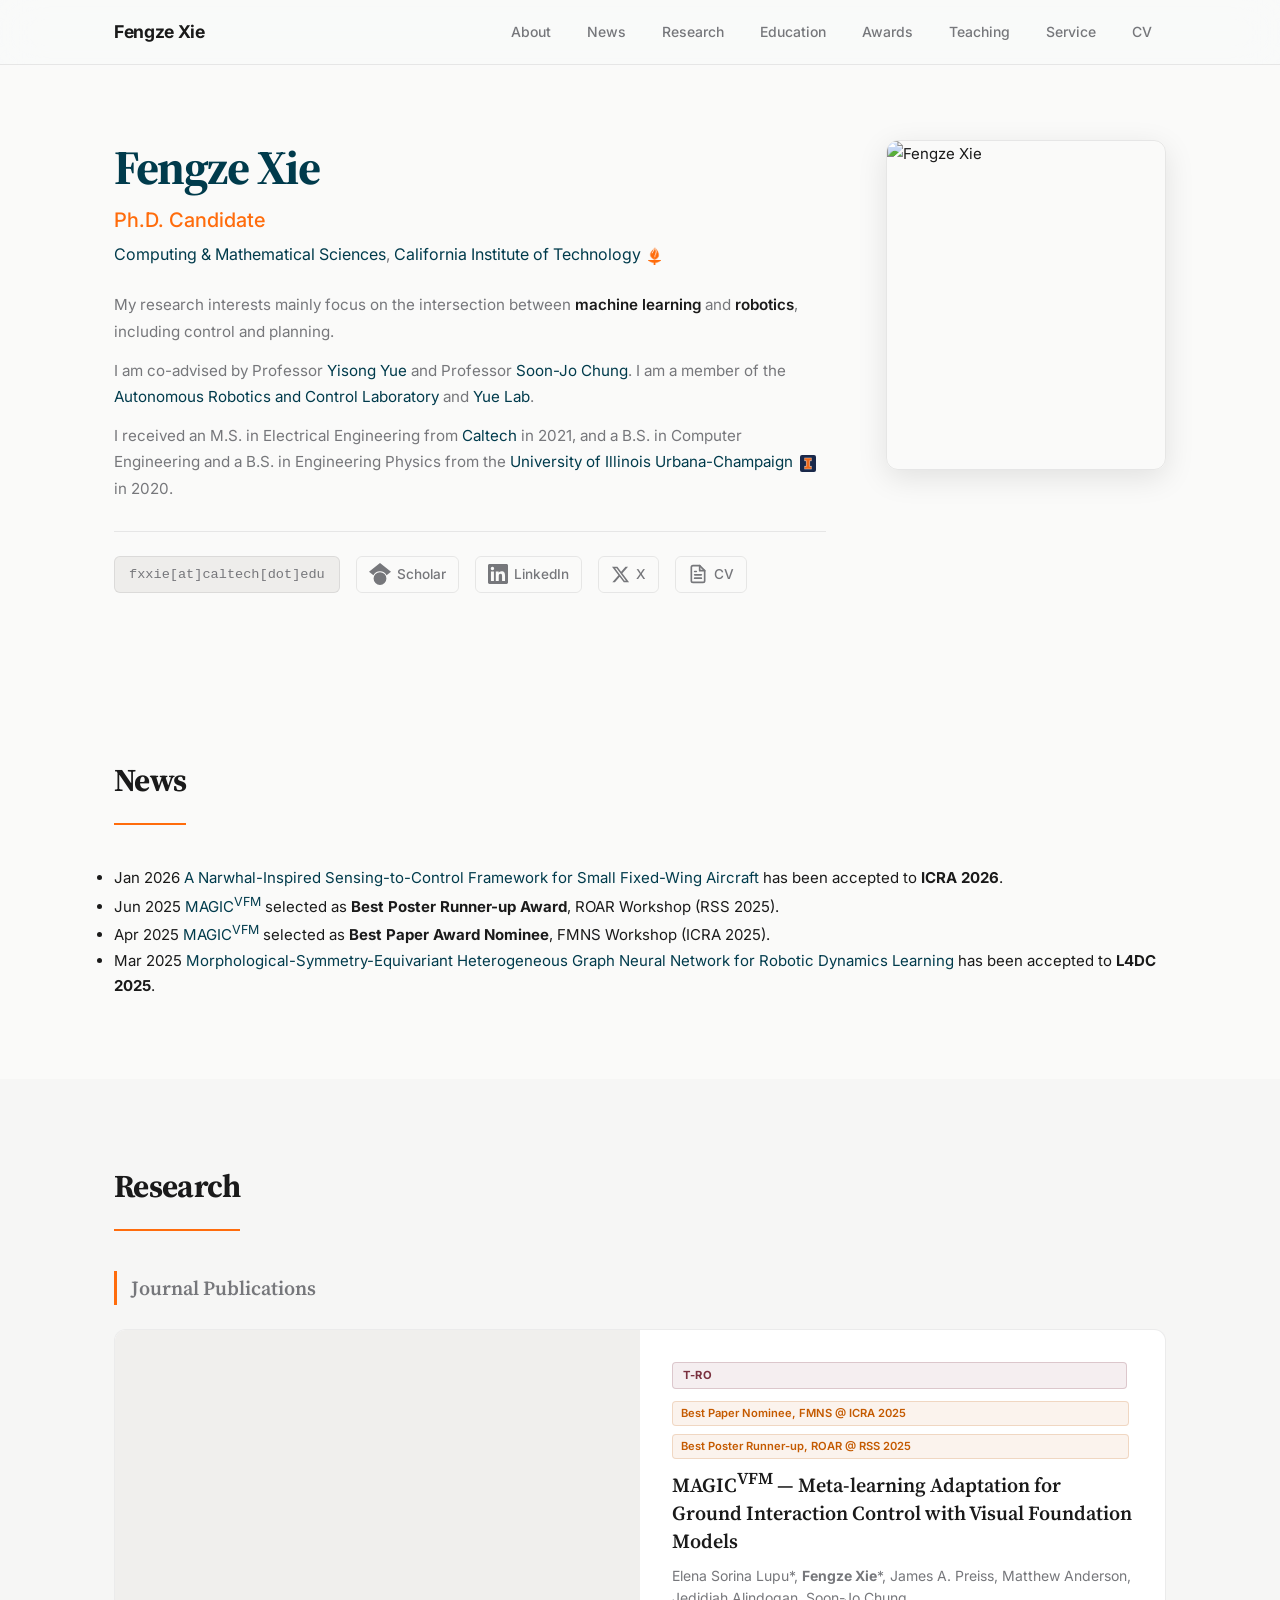
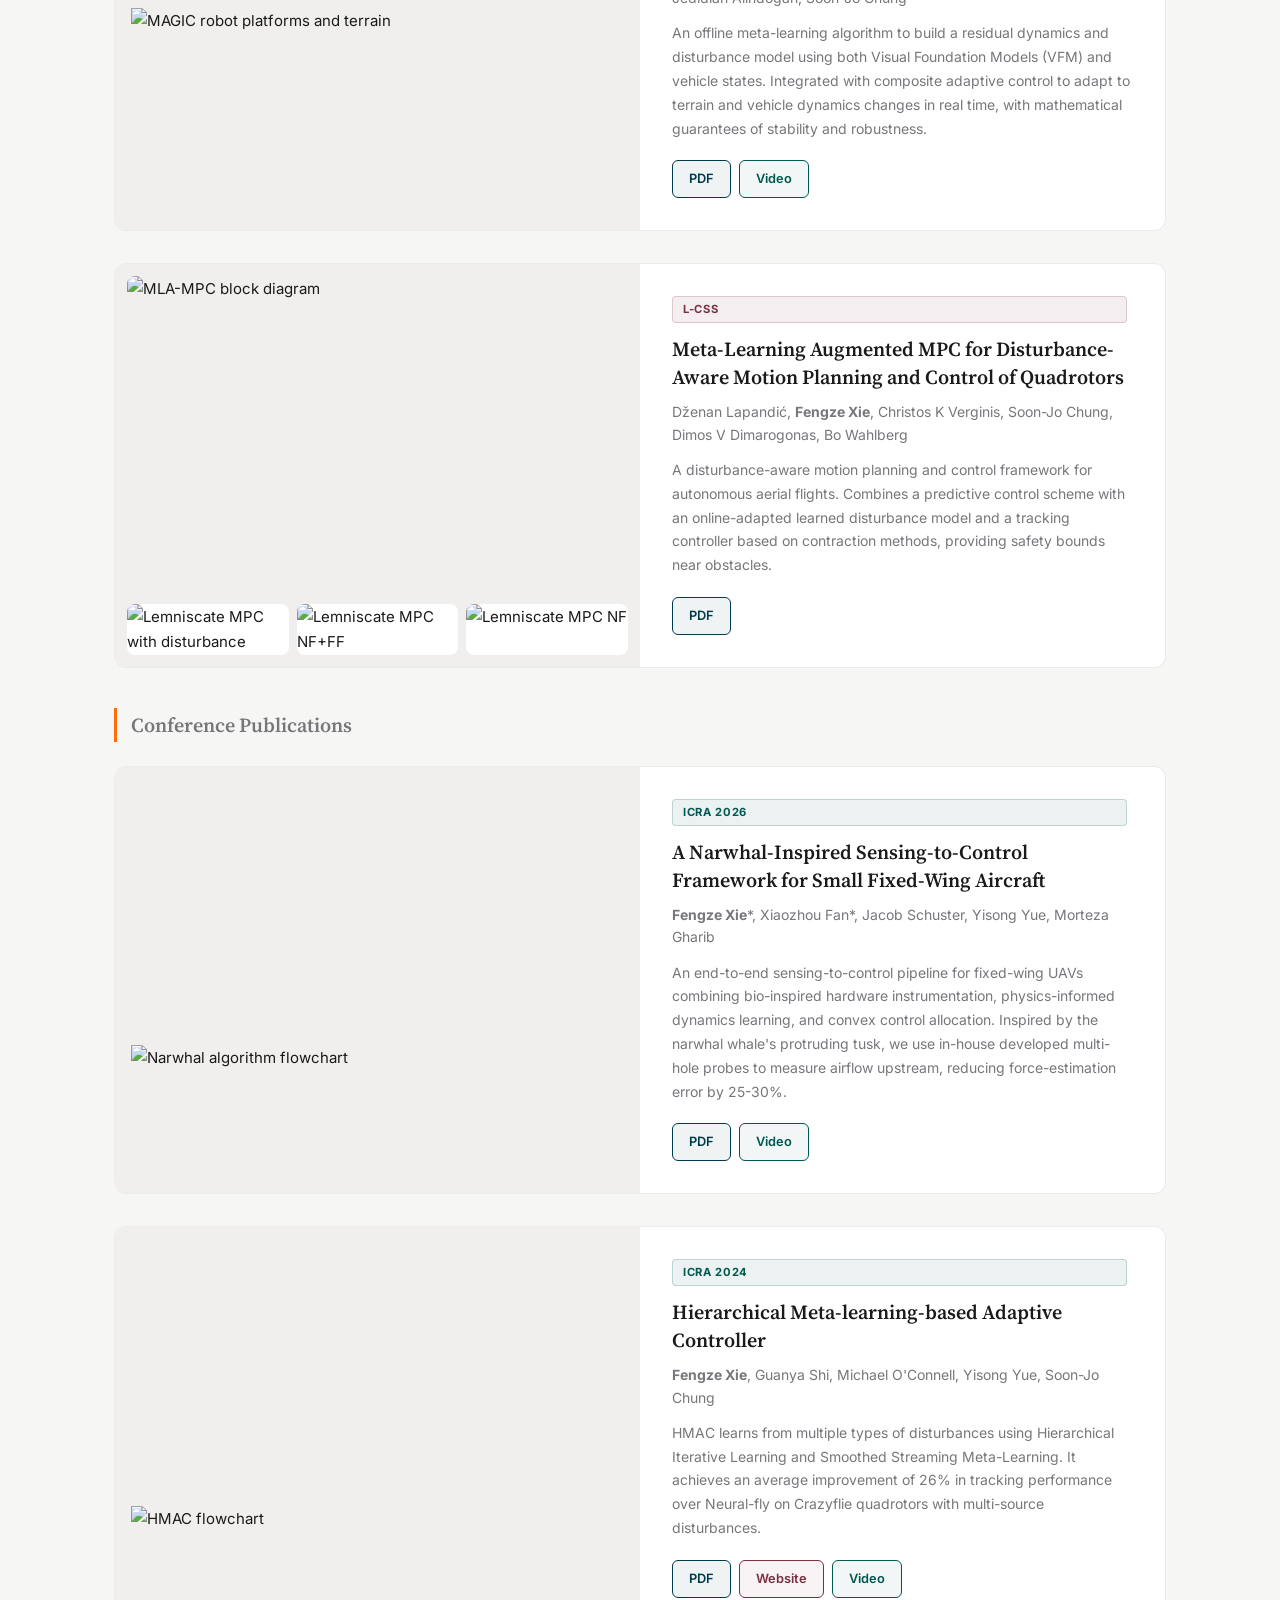
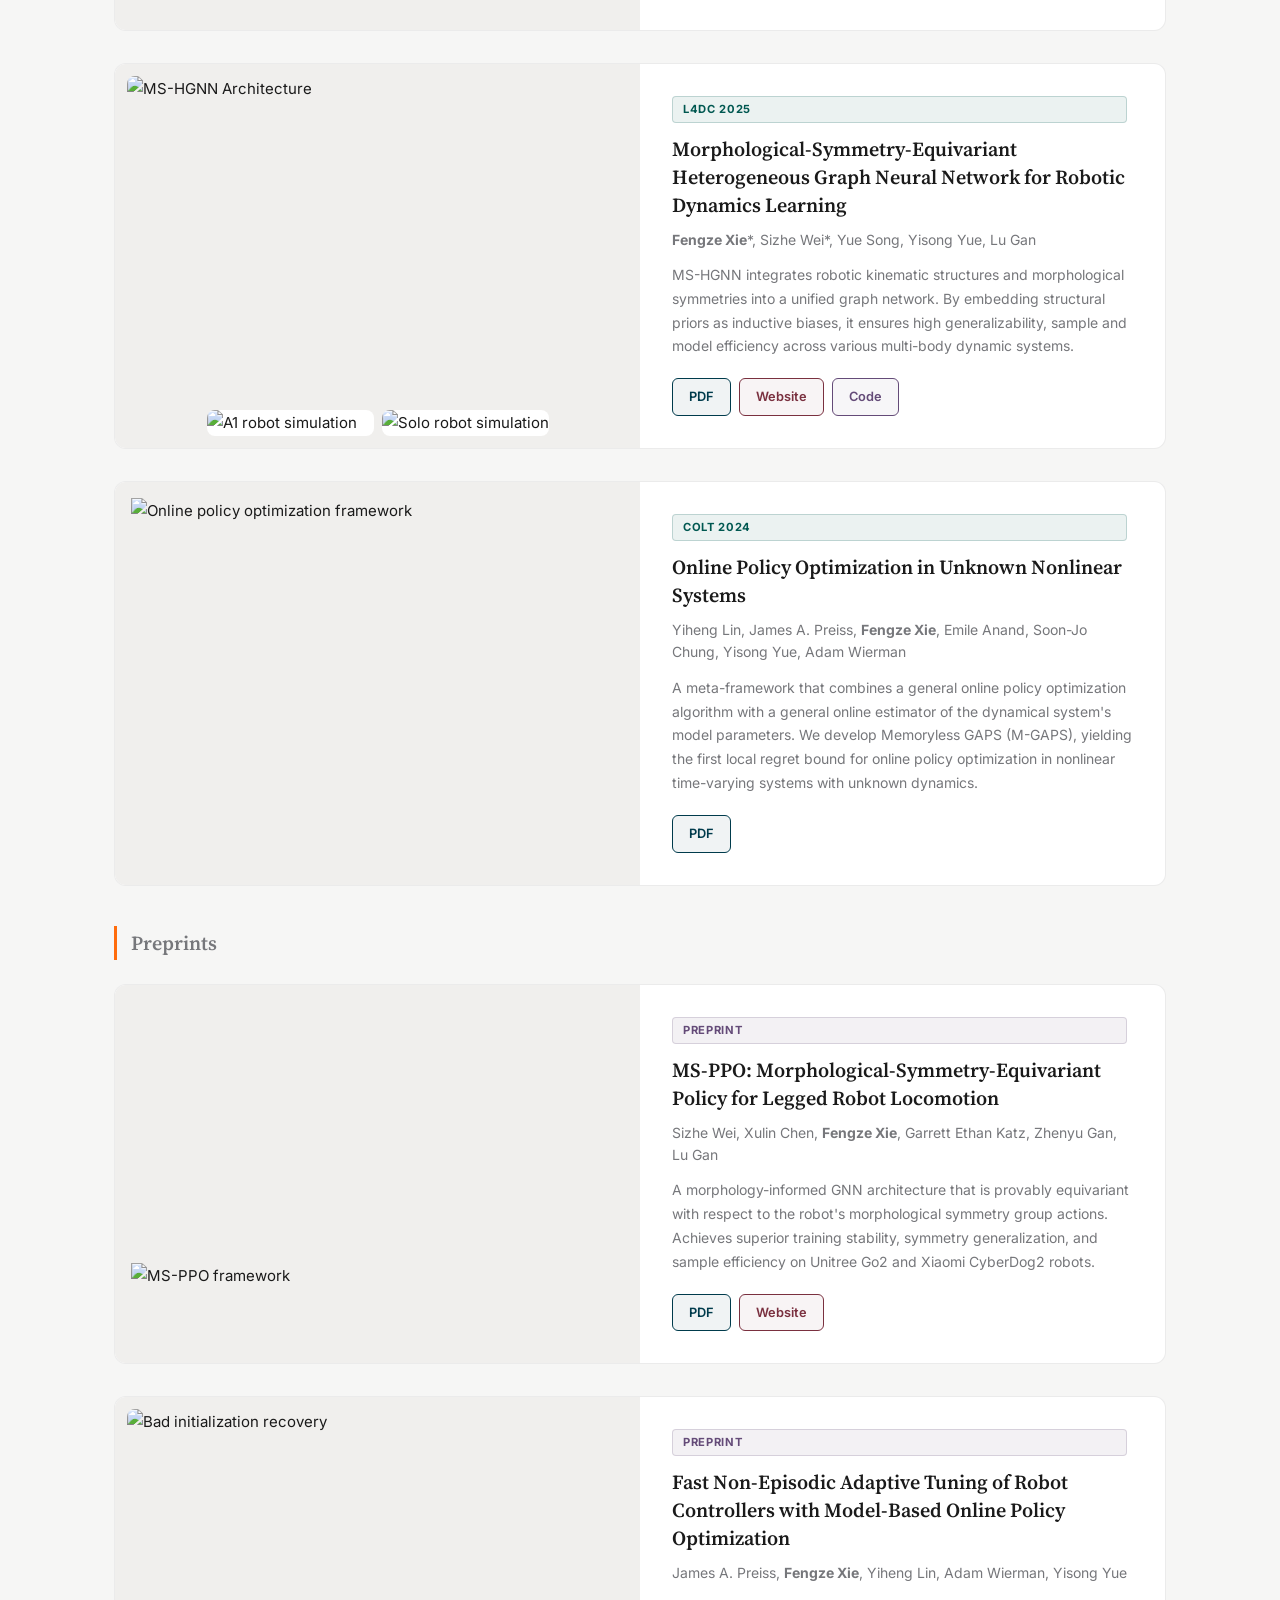
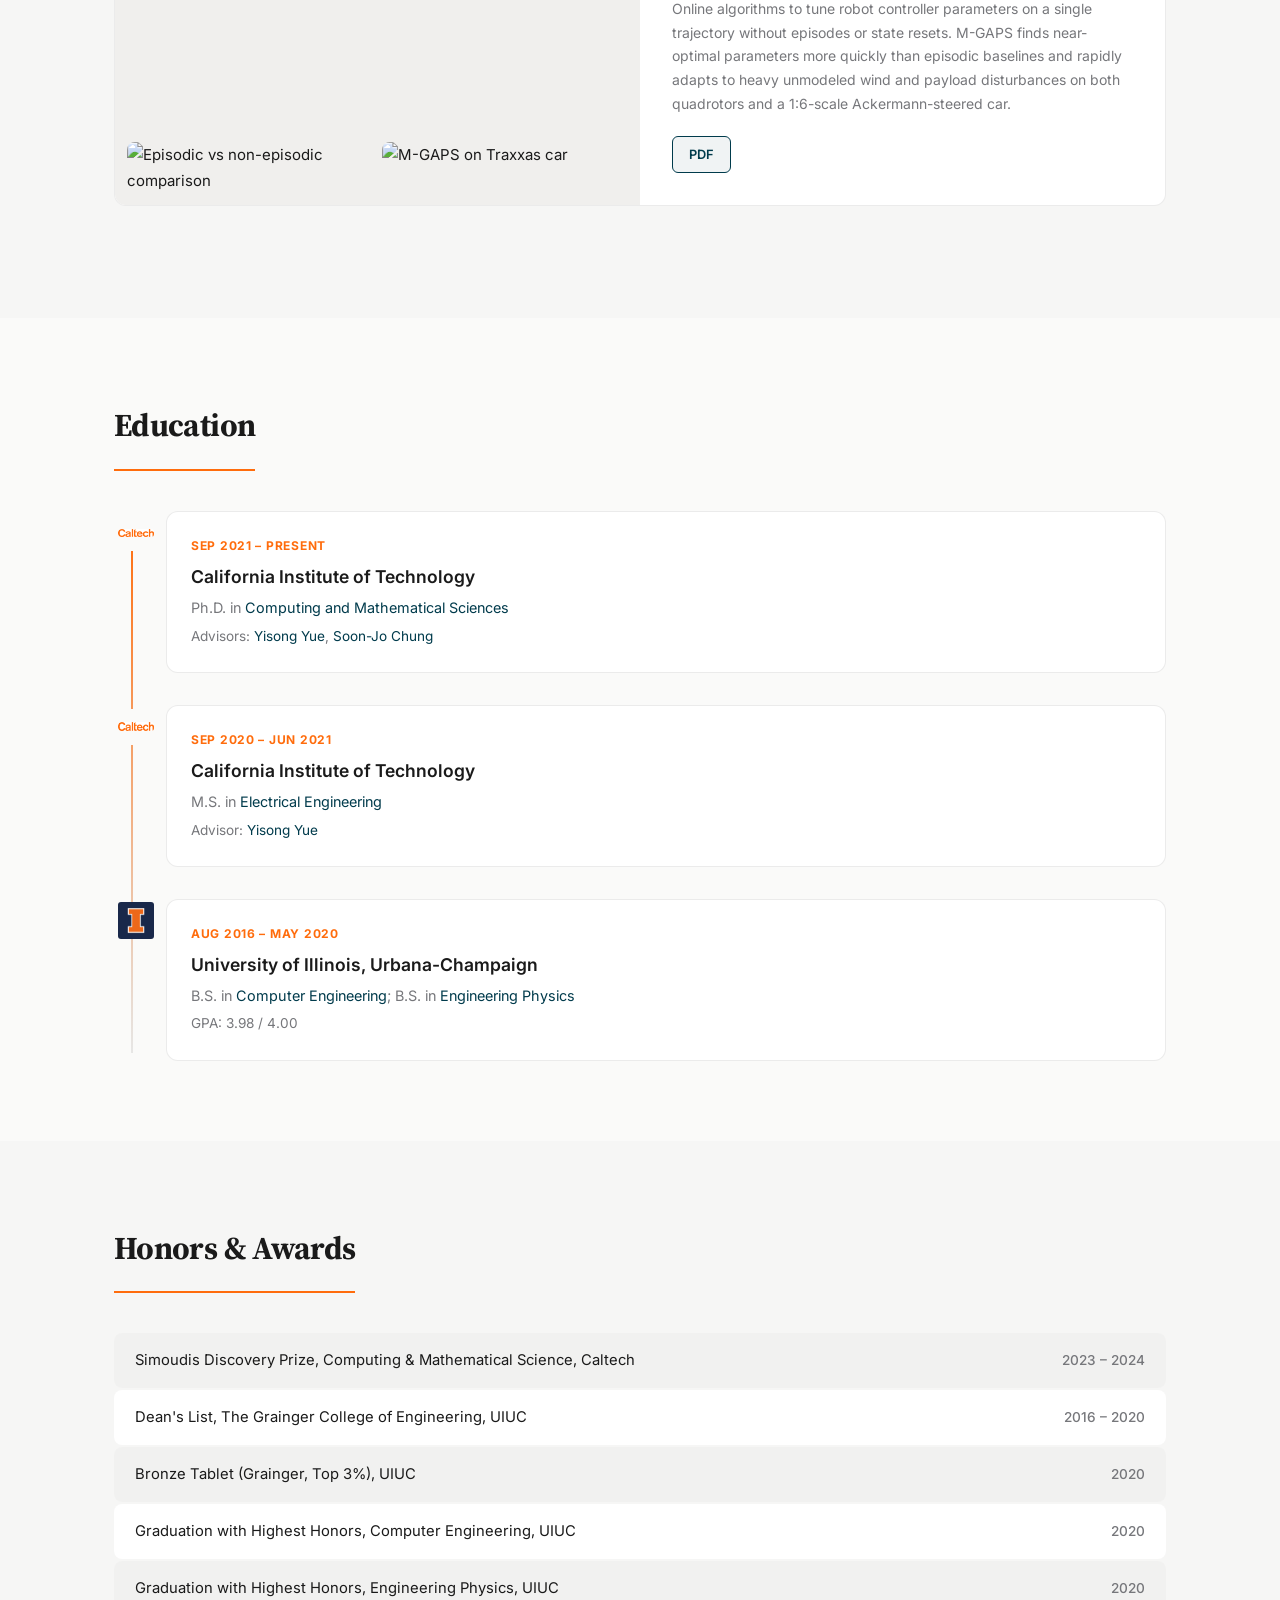
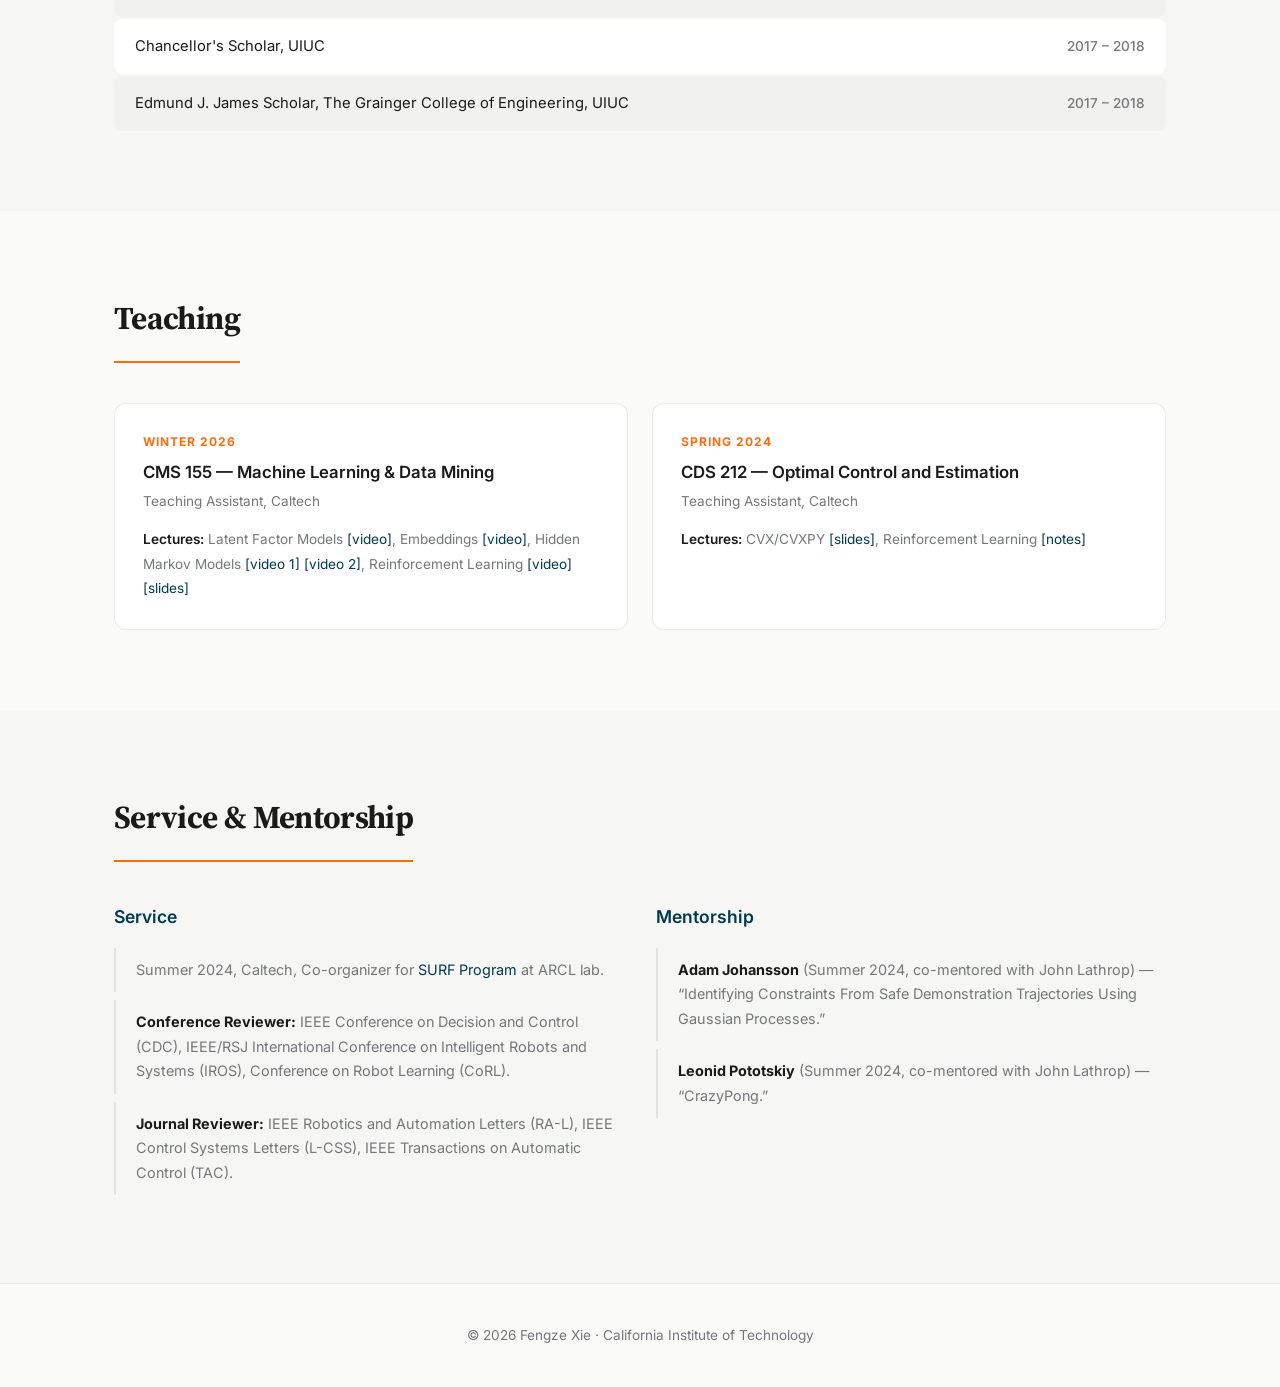
==== commit 47b98463: "change yue lab link" ====
--- a/index.html
+++ b/index.html
@@ -23,6 +23,7 @@
     </button>
     <ul class="nav-links">
       <li><a href="#hero">About</a></li>
+      <li><a href="#news">News</a></li>
       <li><a href="#research">Research</a></li>
       <li><a href="#education">Education</a></li>
       <li><a href="#awards">Awards</a></li>
@@ -48,7 +49,7 @@
       </p>
       <p class="hero-bio">
         I am co-advised by Professor <a href="http://www.yisongyue.com/" target="_blank" rel="noopener noreferrer">Yisong Yue</a> and Professor <a href="https://aerospacerobotics.caltech.edu/prof-soonjo-chung" target="_blank" rel="noopener noreferrer">Soon-Jo Chung</a>.
-        I am a member of the <a href="http://aerospacerobotics.caltech.edu/" target="_blank" rel="noopener noreferrer">Autonomous Robotics and Control Laboratory</a> and <a href="http://www.yisongyue.com/" target="_blank" rel="noopener noreferrer">Yue Lab</a>.
+        I am a member of the <a href="http://aerospacerobotics.caltech.edu/" target="_blank" rel="noopener noreferrer">Autonomous Robotics and Control Laboratory</a> and <a href="https://www.yisongyue.com/group" target="_blank" rel="noopener noreferrer">Yue Lab</a>.
       </p>
       <p class="hero-bio">
         I received an M.S. in Electrical Engineering from <a href="https://www.ee.caltech.edu/" target="_blank" rel="noopener noreferrer">Caltech</a> in 2021, and a B.S. in Computer Engineering and a B.S. in Engineering Physics from the <a href="https://grainger.illinois.edu/" target="_blank" rel="noopener noreferrer">University of Illinois Urbana-Champaign</a> <img src="assets/images/logo-uiuc.png" alt="UIUC" class="inline-logo"> in 2020.
@@ -79,6 +80,31 @@
   </div>
 </header>
 
+<!-- ==================== NEWS ==================== -->
+<section id="news">
+  <div class="container">
+    <h2 class="section-title">News</h2>
+    <ul class="news-list">
+      <li>
+        <span class="news-date">Jan 2026</span>
+        <span class="news-text"><a href="#proj-narwal">A Narwhal-Inspired Sensing-to-Control Framework for Small Fixed-Wing Aircraft</a> has been accepted to <strong>ICRA 2026</strong>.</span>
+      </li>
+      <li>
+        <span class="news-date">Jun 2025</span>
+        <span class="news-text"><a href="#proj-magic">MAGIC<sup>VFM</sup></a> selected as <strong>Best Poster Runner-up Award</strong>, ROAR Workshop (RSS 2025).</span>
+      </li>
+      <li>
+        <span class="news-date">Apr 2025</span>
+        <span class="news-text"><a href="#proj-magic">MAGIC<sup>VFM</sup></a> selected as <strong>Best Paper Award Nominee</strong>, FMNS Workshop (ICRA 2025).</span>
+      </li>
+      <li>
+        <span class="news-date">Mar 2025</span>
+        <span class="news-text"><a href="#proj-msgnn">Morphological-Symmetry-Equivariant Heterogeneous Graph Neural Network for Robotic Dynamics Learning</a> has been accepted to <strong>L4DC 2025</strong>.</span>
+      </li>
+    </ul>
+  </div>
+</section>
+
 <!-- ==================== RESEARCH / PROJECTS ==================== -->
 <section id="research">
   <div class="container">
@@ -88,7 +114,7 @@
     <h3 class="research-category">Journal Publications</h3>
 
     <!-- MAGIC (T-RO) — video + figure -->
-    <article class="project-card" id="proj-magic">
+    <article class="project-card first-author" id="proj-magic">
       <div class="project-media project-media-stacked">
         <video autoplay muted loop playsinline>
           <source src="assets/videos/magic.mp4" type="video/mp4">
@@ -134,7 +160,7 @@
     <h3 class="research-category">Conference Publications</h3>
 
     <!-- Narwhal (ICRA 2026) — video + figure -->
-    <article class="project-card" id="proj-narwal">
+    <article class="project-card first-author" id="proj-narwal">
       <div class="project-media project-media-stacked">
         <video autoplay muted loop playsinline data-start="48">
           <source src="assets/videos/narwal.mp4" type="video/mp4">
@@ -154,7 +180,7 @@
     </article>
 
     <!-- HMAC (ICRA 2024) — video + figure -->
-    <article class="project-card" id="proj-hmac">
+    <article class="project-card first-author" id="proj-hmac">
       <div class="project-media project-media-stacked">
         <video autoplay muted loop playsinline data-start="73">
           <source src="assets/videos/hmac.mp4" type="video/mp4">
@@ -175,7 +201,7 @@
     </article>
 
     <!-- MS-HGNN (L4DC 2025) — gif -->
-    <article class="project-card" id="proj-msgnn">
+    <article class="project-card first-author" id="proj-msgnn">
       <div class="project-media project-media-gallery">
         <img src="assets/images/ms-gnn-arch.png" alt="MS-HGNN Architecture" class="gallery-main" loading="lazy">
         <div class="gif-row">
@@ -404,38 +430,10 @@
   </div>
 </section>
 
-<!-- ==================== CONTACT ==================== -->
-<section id="contact">
-  <div class="container">
-    <h2 class="section-title">Contact</h2>
-    <div class="contact-content">
-      <p class="contact-message">Feel free to reach out if you are interested in my research or potential collaboration.</p>
-      <div class="contact-links">
-        <div class="contact-item">
-          <svg viewBox="0 0 24 24" width="20" height="20" fill="none" stroke="currentColor" stroke-width="2" stroke-linecap="round" stroke-linejoin="round"><path d="M4 4h16c1.1 0 2 .9 2 2v12c0 1.1-.9 2-2 2H4c-1.1 0-2-.9-2-2V6c0-1.1.9-2 2-2z"/><polyline points="22,6 12,13 2,6"/></svg>
-          <span>fxxie[at]caltech[dot]edu</span>
-        </div>
-        <div class="contact-item">
-          <svg viewBox="0 0 24 24" width="20" height="20"><path d="M12 24a7 7 0 1 1 0-14 7 7 0 0 1 0 14zm0-24L0 9.5l4.838 3.94A8 8 0 0 1 12 9a8 8 0 0 1 7.162 4.44L24 9.5z" fill="currentColor"/></svg>
-          <a href="https://scholar.google.com/citations?hl=en&user=aLPXpmkAAAAJ" target="_blank" rel="noopener noreferrer">Google Scholar</a>
-        </div>
-        <div class="contact-item">
-          <svg viewBox="0 0 24 24" width="20" height="20"><path d="M20.447 20.452h-3.554v-5.569c0-1.328-.027-3.037-1.852-3.037-1.853 0-2.136 1.445-2.136 2.939v5.667H9.351V9h3.414v1.561h.046c.477-.9 1.637-1.85 3.37-1.85 3.601 0 4.267 2.37 4.267 5.455v6.286zM5.337 7.433a2.062 2.062 0 0 1-2.063-2.065 2.064 2.064 0 1 1 2.063 2.065zm1.782 13.019H3.555V9h3.564v11.452zM22.225 0H1.771C.792 0 0 .774 0 1.729v20.542C0 23.227.792 24 1.771 24h20.451C23.2 24 24 23.227 24 22.271V1.729C24 .774 23.2 0 22.222 0h.003z" fill="currentColor"/></svg>
-          <a href="https://www.linkedin.com/in/fengze-xie-359986210/" target="_blank" rel="noopener noreferrer">LinkedIn</a>
-        </div>
-        <div class="contact-item">
-          <svg viewBox="0 0 24 24" width="19" height="19"><path d="M18.244 2.25h3.308l-7.227 8.26 8.502 11.24H16.17l-5.214-6.817L4.99 21.75H1.68l7.73-8.835L1.254 2.25H8.08l4.713 6.231zm-1.161 17.52h1.833L7.084 4.126H5.117z" fill="currentColor"/></svg>
-          <a href="https://x.com/xie_fengze32905" target="_blank" rel="noopener noreferrer">X / Twitter</a>
-        </div>
-      </div>
-    </div>
-  </div>
-</section>
-
 <!-- ==================== FOOTER ==================== -->
 <footer>
   <div class="container">
-    <p>&copy; 2025 Fengze Xie &middot; California Institute of Technology</p>
+    <p>&copy; 2026 Fengze Xie &middot; California Institute of Technology</p>
   </div>
 </footer>
 
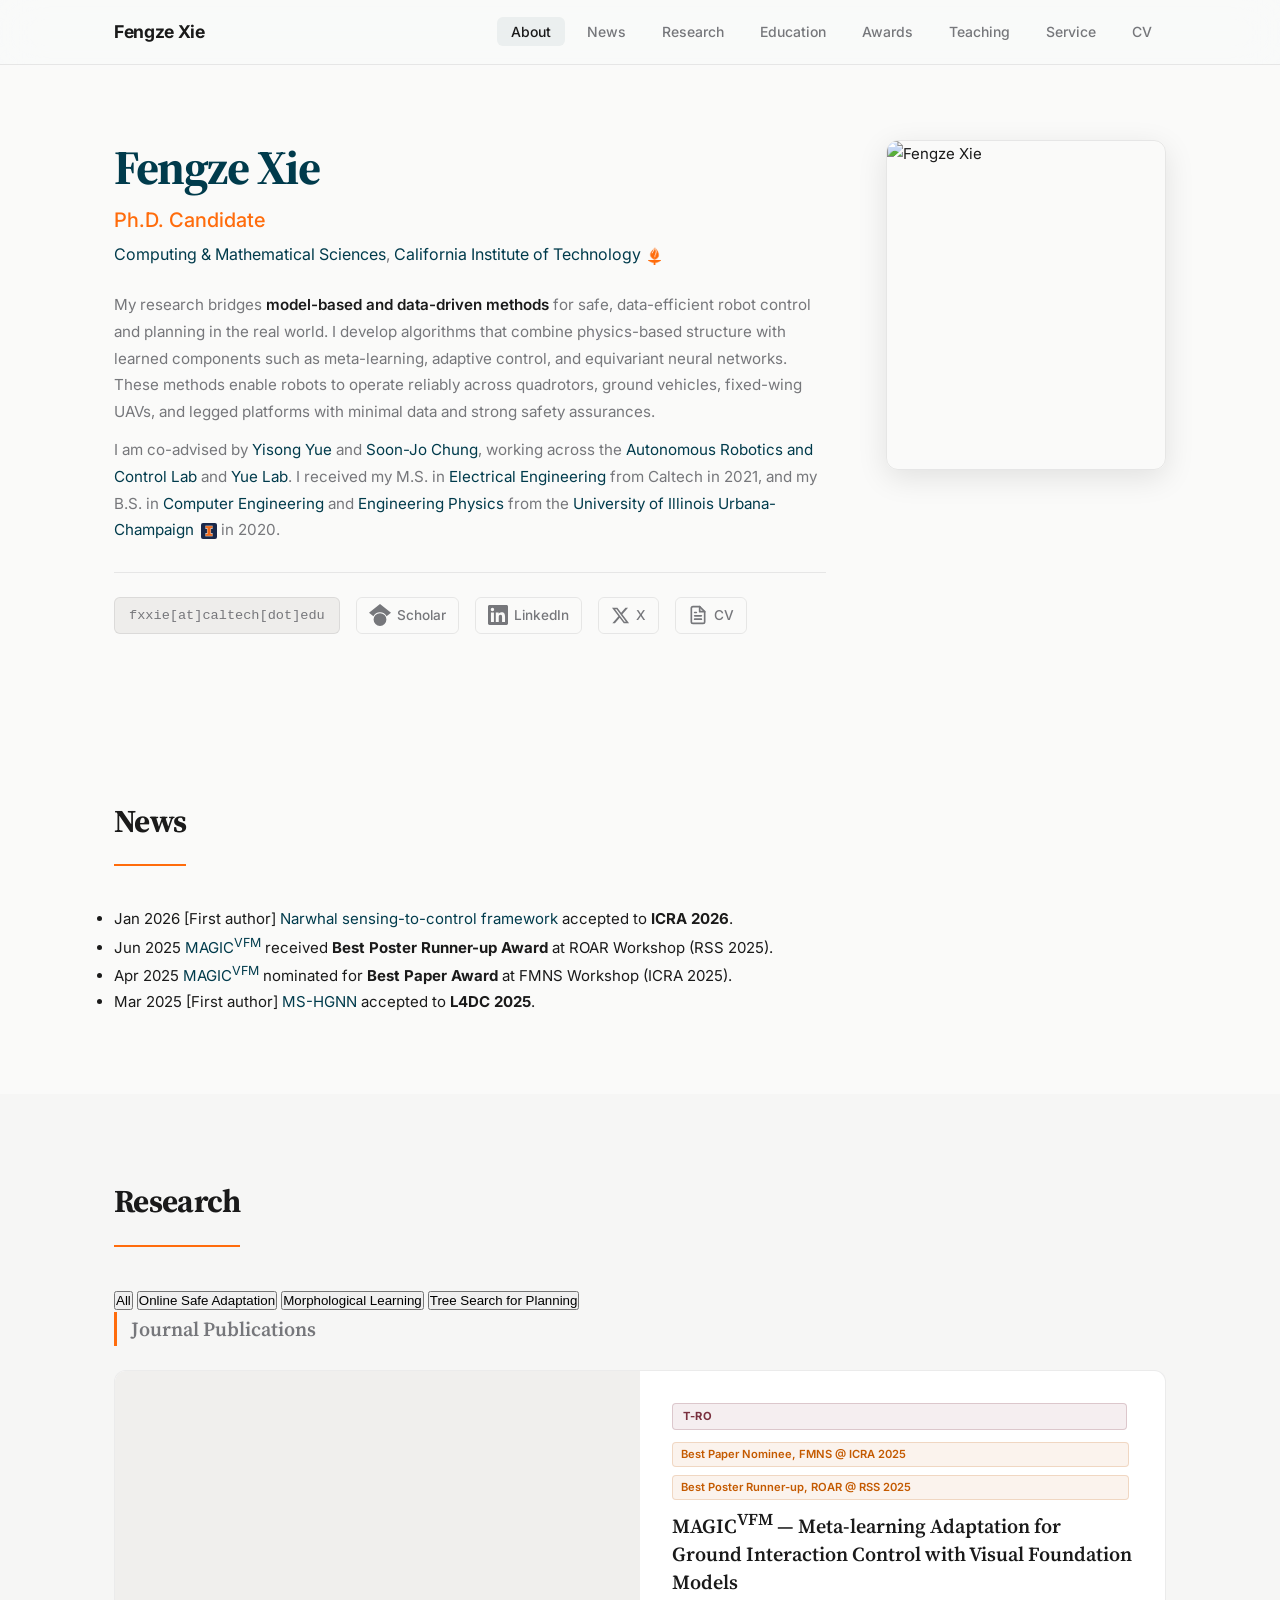
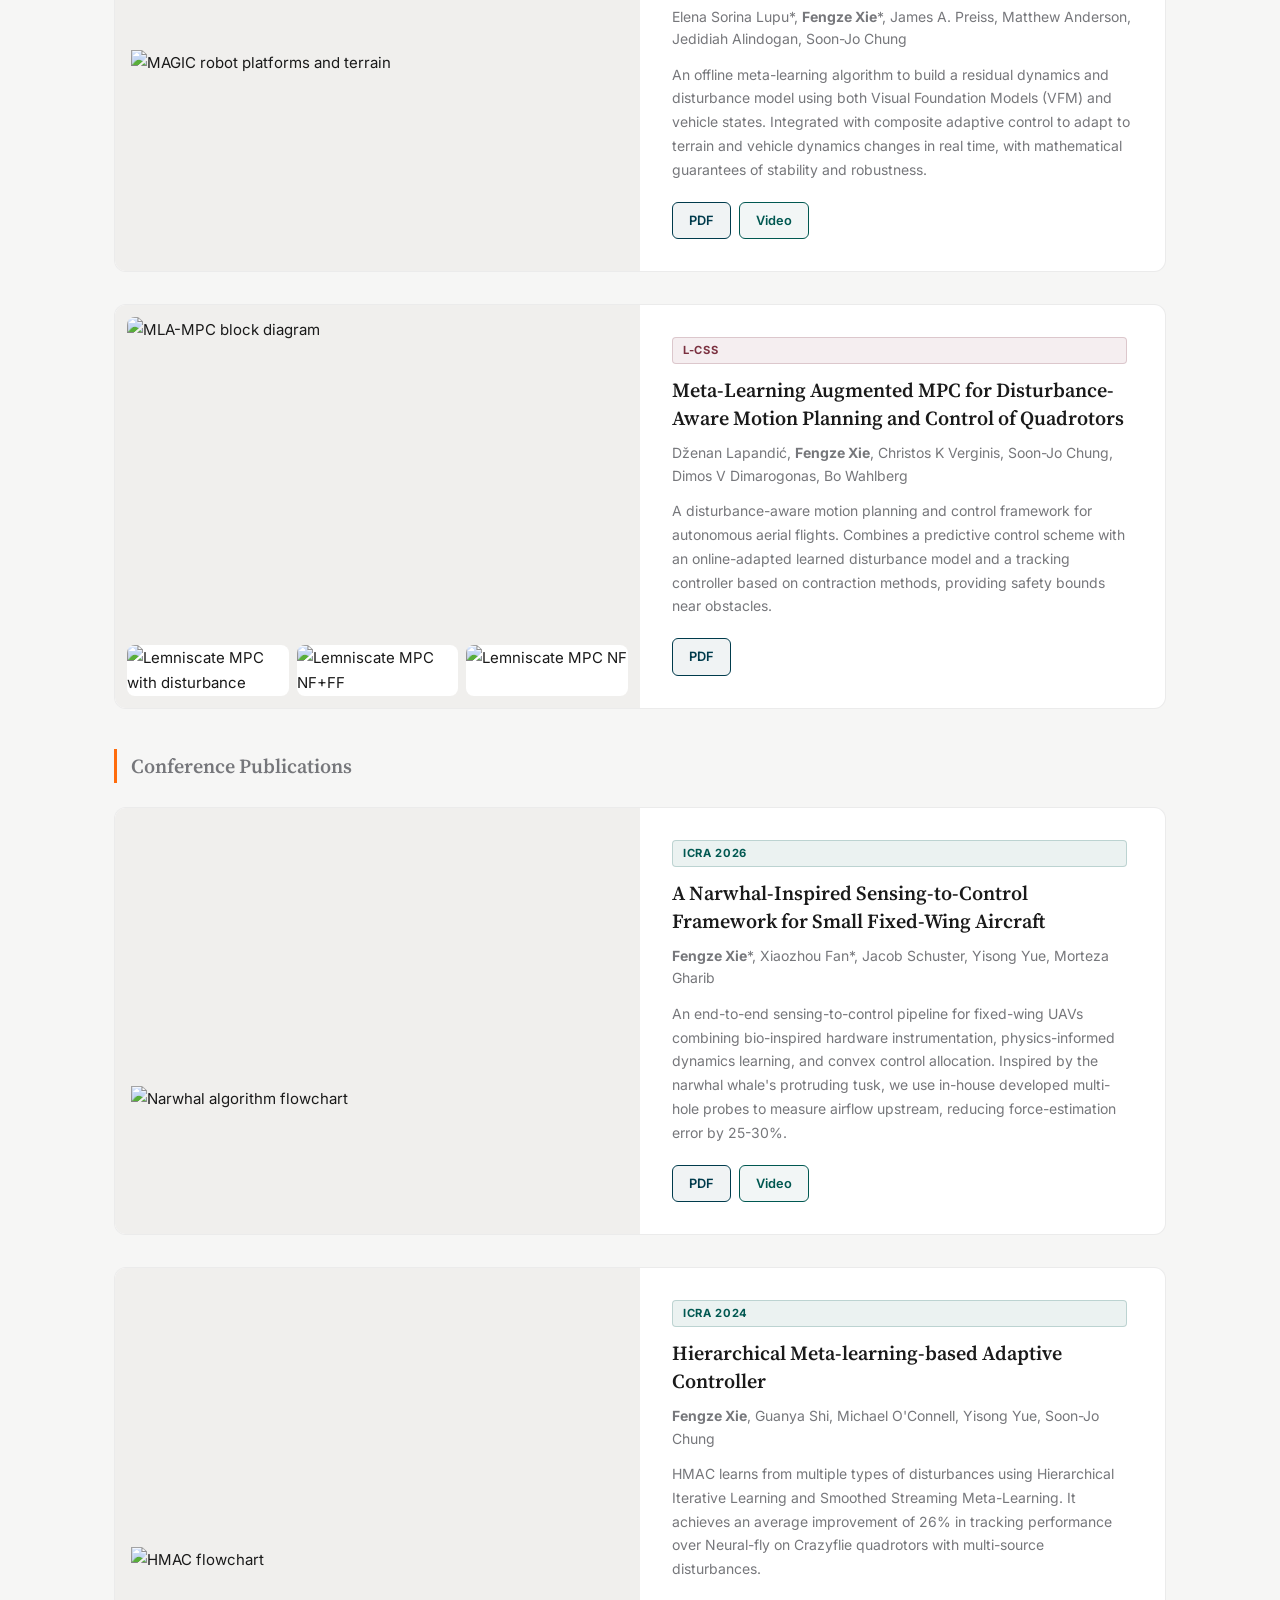
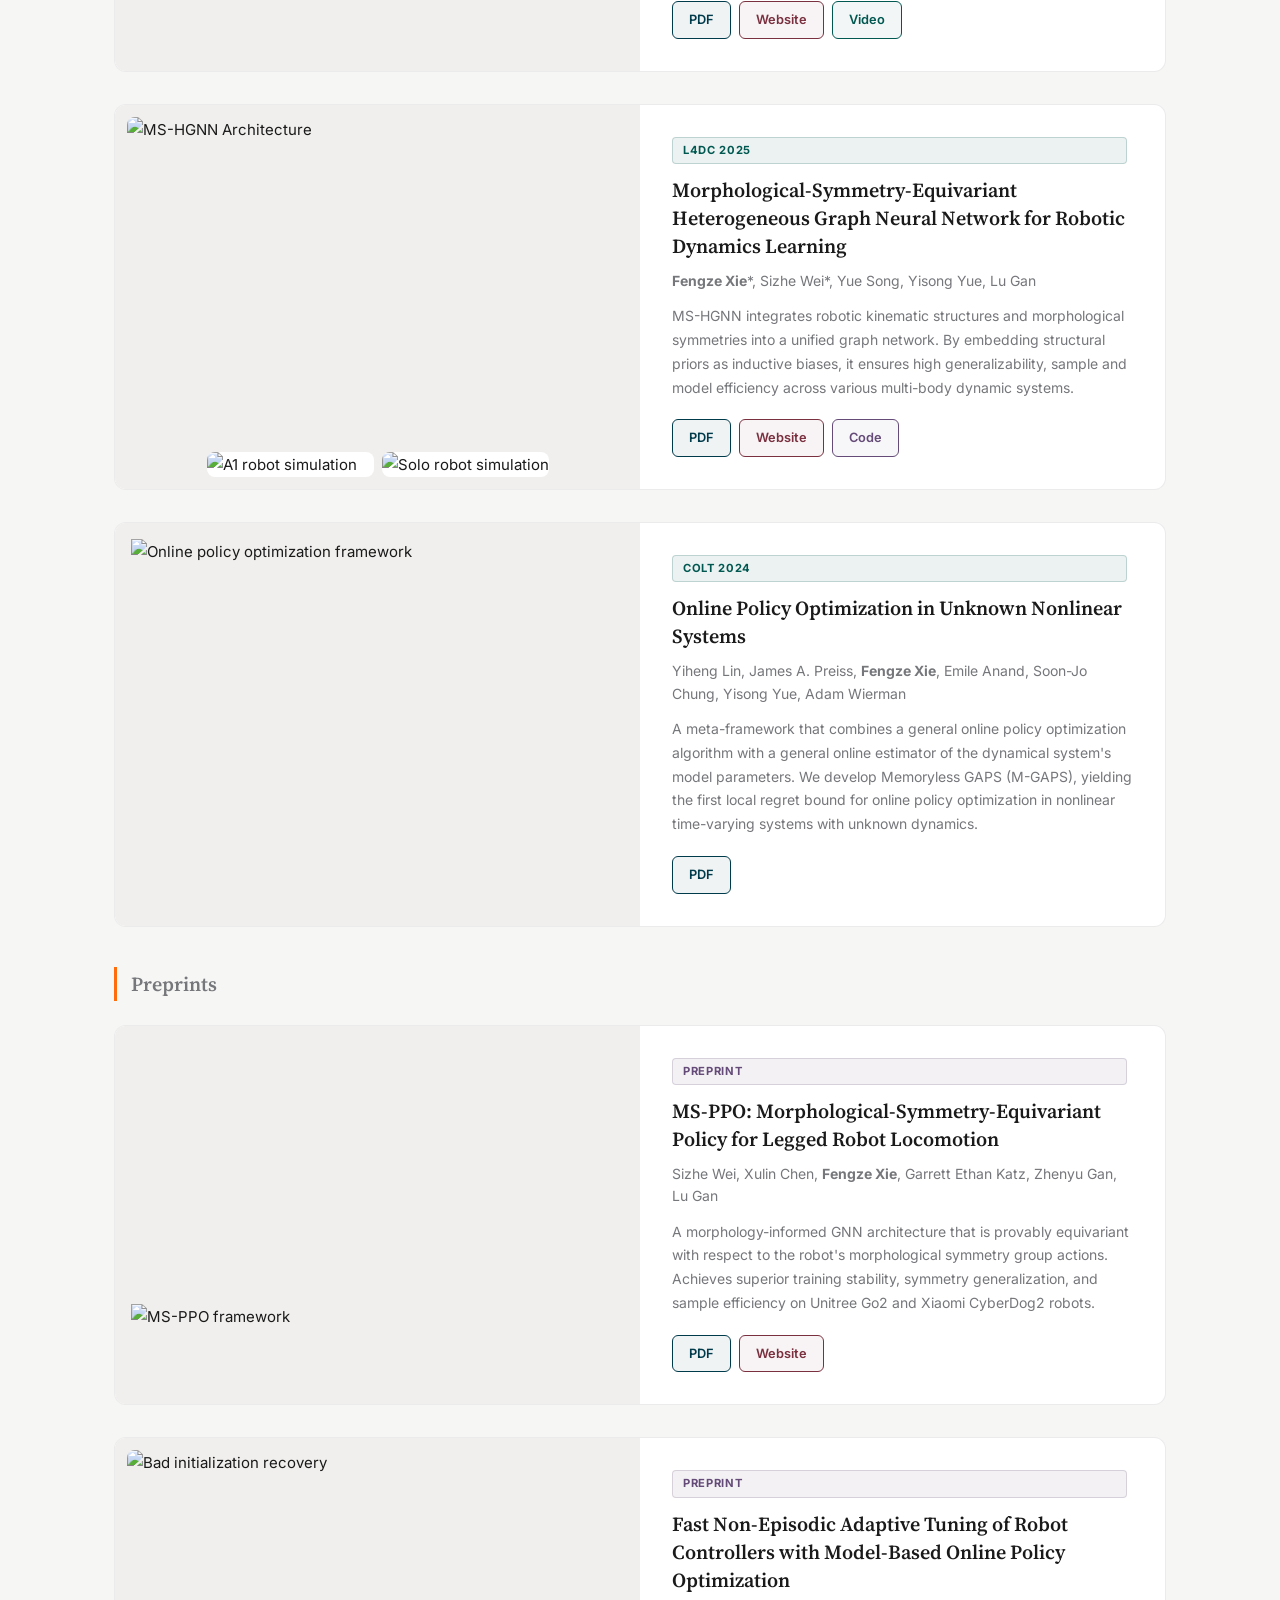
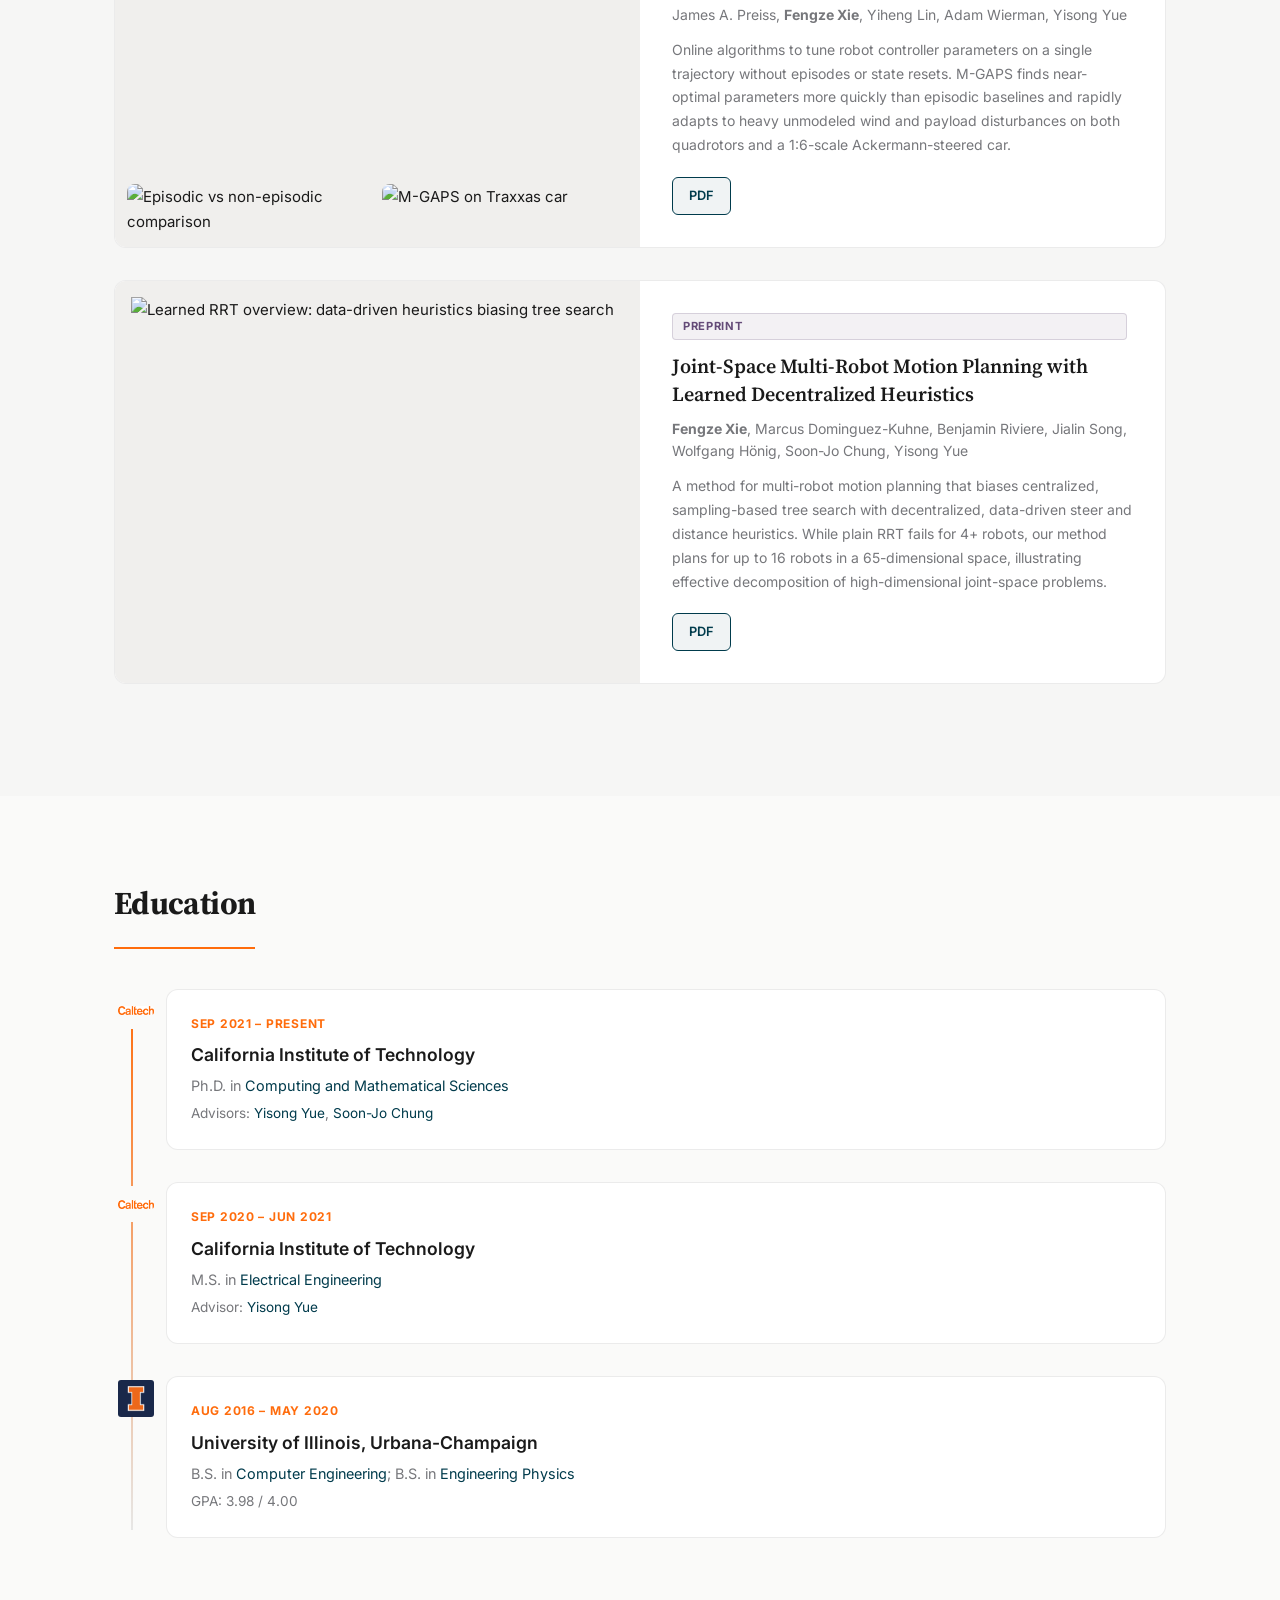
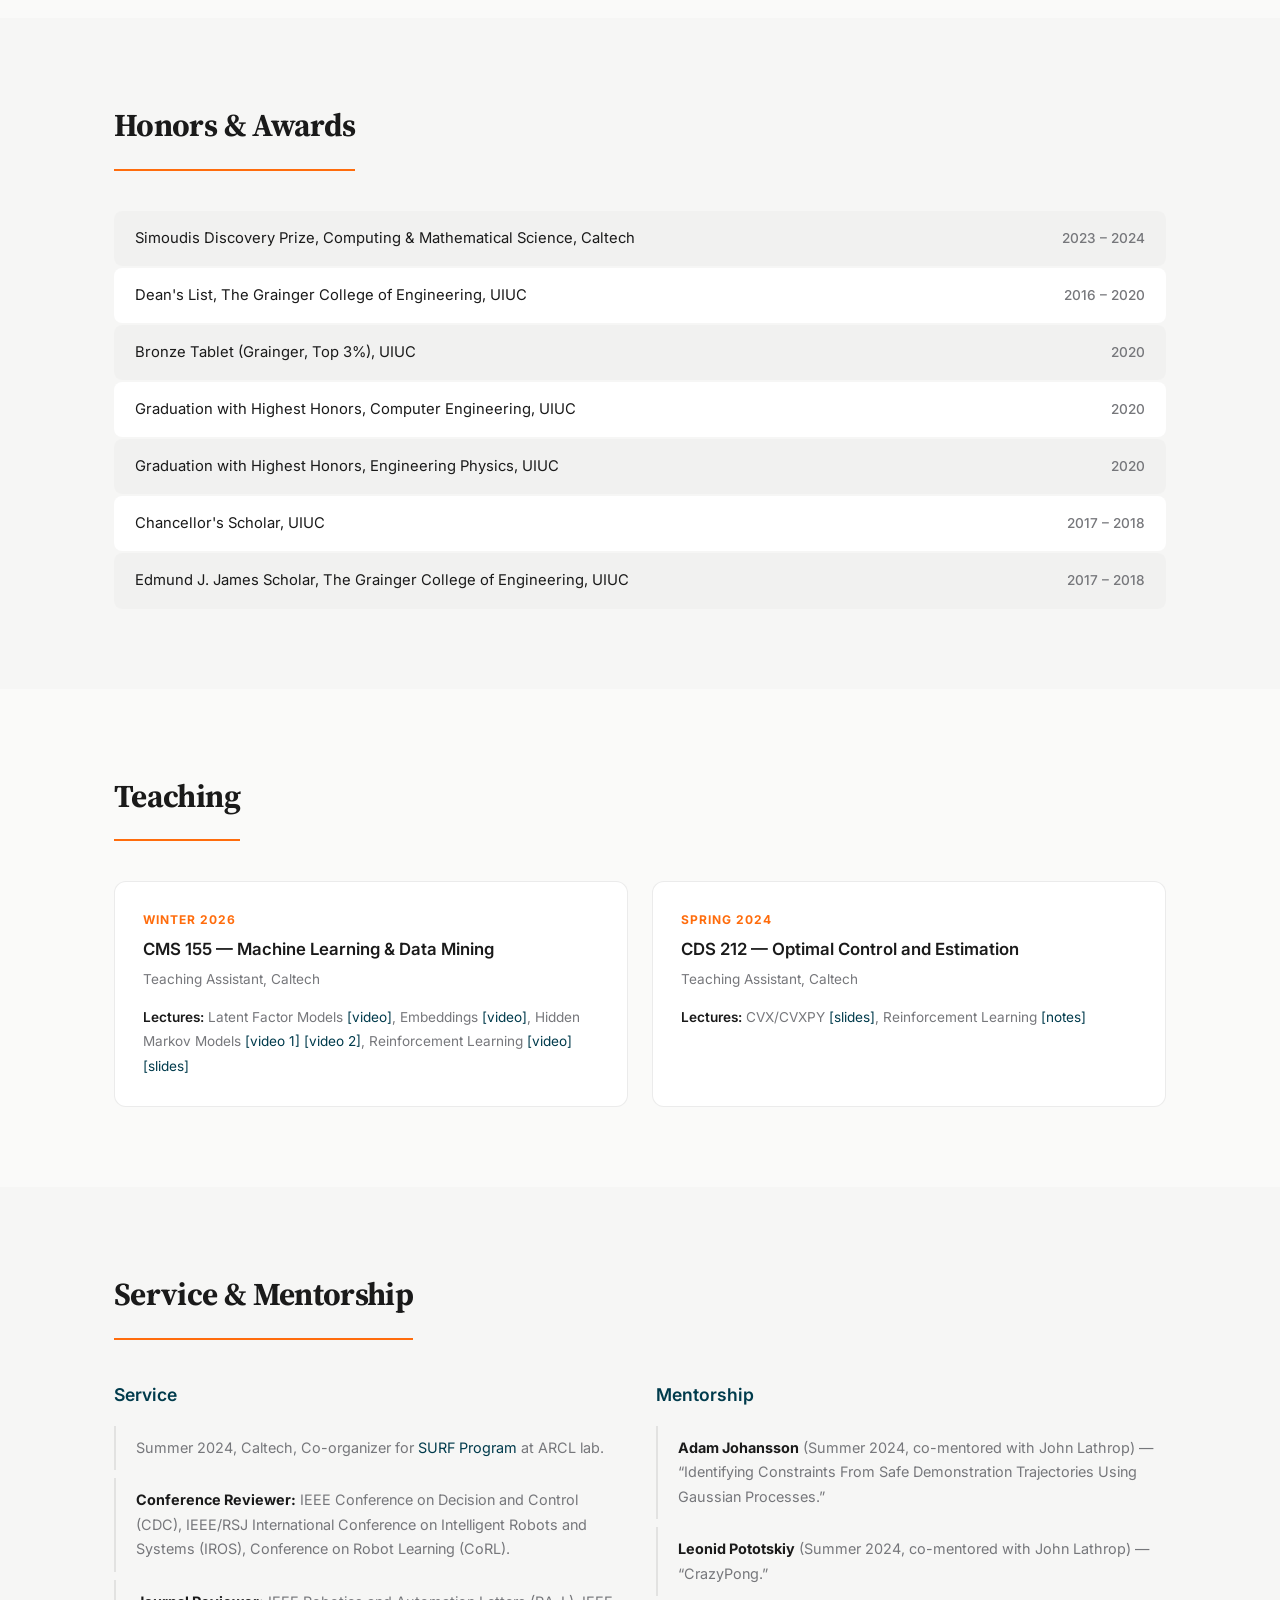
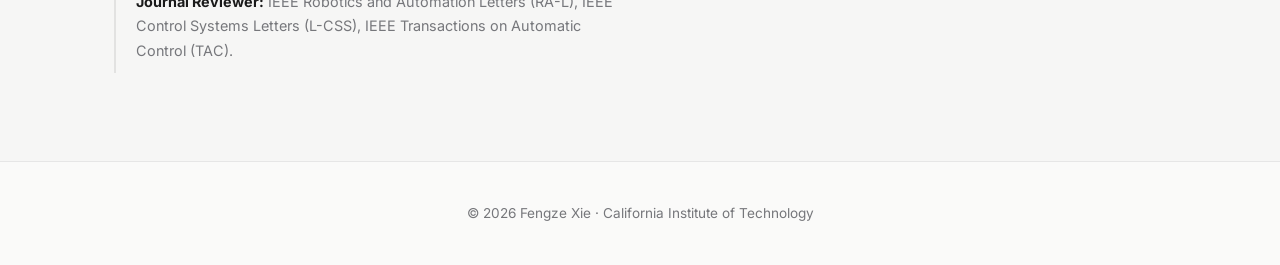
==== commit 053cf085: "change the class" ====
--- a/index.html
+++ b/index.html
@@ -3,8 +3,65 @@
 <head>
   <meta charset="UTF-8">
   <meta name="viewport" content="width=device-width, initial-scale=1.0">
-  <title>Fengze Xie | Caltech</title>
-  <meta name="description" content="Fengze Xie - Ph.D. Candidate in Computing and Mathematical Sciences at Caltech. Research in machine learning and robotics.">
+  <title>Fengze Xie | Ph.D. Candidate, Caltech — Machine Learning & Robotics</title>
+  <meta name="description" content="Fengze Xie is a Ph.D. candidate in Computing and Mathematical Sciences at Caltech, researching machine learning for robotics, control, and planning. Co-advised by Yisong Yue and Soon-Jo Chung.">
+  <meta name="keywords" content="Fengze Xie, Caltech, machine learning, robotics, control, planning, meta-learning, adaptive control, Ph.D. candidate">
+  <meta name="author" content="Fengze Xie">
+  <link rel="canonical" href="https://fxxie2.github.io/">
+
+  <!-- Open Graph -->
+  <meta property="og:type" content="website">
+  <meta property="og:title" content="Fengze Xie | Ph.D. Candidate, Caltech">
+  <meta property="og:description" content="Research in machine learning for robotics, control, and planning. Ph.D. candidate at Caltech CMS, co-advised by Yisong Yue and Soon-Jo Chung.">
+  <meta property="og:url" content="https://fxxie2.github.io/">
+  <meta property="og:image" content="https://fxxie2.github.io/assets/images/portrait.jpg">
+  <meta property="og:site_name" content="Fengze Xie — Academic Homepage">
+
+  <!-- Twitter Card -->
+  <meta name="twitter:card" content="summary">
+  <meta name="twitter:title" content="Fengze Xie | Ph.D. Candidate, Caltech">
+  <meta name="twitter:description" content="Research in machine learning for robotics, control, and planning at Caltech.">
+  <meta name="twitter:image" content="https://fxxie2.github.io/assets/images/portrait.jpg">
+
+  <!-- JSON-LD Person Schema -->
+  <script type="application/ld+json">
+  {
+    "@context": "https://schema.org",
+    "@type": "Person",
+    "name": "Fengze Xie",
+    "url": "https://fxxie2.github.io/",
+    "image": "https://fxxie2.github.io/assets/images/portrait.jpg",
+    "jobTitle": "Ph.D. Candidate",
+    "worksFor": {
+      "@type": "Organization",
+      "name": "California Institute of Technology",
+      "url": "https://www.caltech.edu/",
+      "department": {
+        "@type": "Organization",
+        "name": "Computing and Mathematical Sciences"
+      }
+    },
+    "alumniOf": [
+      {
+        "@type": "CollegeOrUniversity",
+        "name": "California Institute of Technology",
+        "url": "https://www.caltech.edu/"
+      },
+      {
+        "@type": "CollegeOrUniversity",
+        "name": "University of Illinois Urbana-Champaign",
+        "url": "https://illinois.edu/"
+      }
+    ],
+    "knowsAbout": ["Machine Learning", "Robotics", "Adaptive Control", "Motion Planning", "Meta-Learning"],
+    "sameAs": [
+      "https://scholar.google.com/citations?hl=en&user=aLPXpmkAAAAJ",
+      "https://www.linkedin.com/in/fengze-xie-359986210/",
+      "https://x.com/xie_fengze32905"
+    ]
+  }
+  </script>
+
   <link rel="preconnect" href="https://fonts.googleapis.com">
   <link rel="preconnect" href="https://fonts.gstatic.com" crossorigin>
   <link href="https://fonts.googleapis.com/css2?family=Inter:wght@300;400;500;600;700&family=Source+Serif+4:ital,wght@0,400;0,600;0,700;1,400&display=swap" rel="stylesheet">
@@ -45,14 +102,11 @@
         <a href="https://www.caltech.edu/" target="_blank" rel="noopener noreferrer">California Institute of Technology</a> <img src="assets/images/logo-caltech-icon.png" alt="Caltech" class="inline-logo">
       </p>
       <p class="hero-bio">
-        My research interests mainly focus on the intersection between <strong>machine learning</strong> and <strong>robotics</strong>, including control and planning.
+        My research bridges <strong>model-based and data-driven methods</strong> for safe, data-efficient robot control and planning in the real world. I develop algorithms that combine physics-based structure with learned components such as meta-learning, adaptive control, and equivariant neural networks. These methods enable robots to operate reliably across quadrotors, ground vehicles, fixed-wing UAVs, and legged platforms with minimal data and strong safety assurances.
       </p>
       <p class="hero-bio">
-        I am co-advised by Professor <a href="http://www.yisongyue.com/" target="_blank" rel="noopener noreferrer">Yisong Yue</a> and Professor <a href="https://aerospacerobotics.caltech.edu/prof-soonjo-chung" target="_blank" rel="noopener noreferrer">Soon-Jo Chung</a>.
-        I am a member of the <a href="http://aerospacerobotics.caltech.edu/" target="_blank" rel="noopener noreferrer">Autonomous Robotics and Control Laboratory</a> and <a href="https://www.yisongyue.com/group" target="_blank" rel="noopener noreferrer">Yue Lab</a>.
-      </p>
-      <p class="hero-bio">
-        I received an M.S. in Electrical Engineering from <a href="https://www.ee.caltech.edu/" target="_blank" rel="noopener noreferrer">Caltech</a> in 2021, and a B.S. in Computer Engineering and a B.S. in Engineering Physics from the <a href="https://grainger.illinois.edu/" target="_blank" rel="noopener noreferrer">University of Illinois Urbana-Champaign</a> <img src="assets/images/logo-uiuc.png" alt="UIUC" class="inline-logo"> in 2020.
+        I am co-advised by <a href="http://www.yisongyue.com/" target="_blank" rel="noopener noreferrer">Yisong Yue</a> and <a href="https://aerospacerobotics.caltech.edu/prof-soonjo-chung" target="_blank" rel="noopener noreferrer">Soon-Jo Chung</a>, working across the <a href="http://aerospacerobotics.caltech.edu/" target="_blank" rel="noopener noreferrer">Autonomous Robotics and Control Lab</a> and <a href="https://www.yisongyue.com/group" target="_blank" rel="noopener noreferrer">Yue Lab</a>.
+        I received my M.S. in <a href="https://www.ee.caltech.edu/" target="_blank" rel="noopener noreferrer">Electrical Engineering</a> from Caltech in 2021, and my B.S. in <a href="https://ece.illinois.edu/" target="_blank" rel="noopener noreferrer">Computer Engineering</a> and <a href="https://physics.illinois.edu/" target="_blank" rel="noopener noreferrer">Engineering Physics</a> from the <a href="https://grainger.illinois.edu/" target="_blank" rel="noopener noreferrer">University of Illinois Urbana-Champaign</a> <img src="assets/images/logo-uiuc.png" alt="UIUC" class="inline-logo"> in 2020.
       </p>
       <div class="hero-links">
         <span class="email-display">fxxie[at]caltech[dot]edu</span>
@@ -87,19 +141,19 @@
     <ul class="news-list">
       <li>
         <span class="news-date">Jan 2026</span>
-        <span class="news-text"><a href="#proj-narwal">A Narwhal-Inspired Sensing-to-Control Framework for Small Fixed-Wing Aircraft</a> has been accepted to <strong>ICRA 2026</strong>.</span>
+        <span class="news-text">[First author] <a href="#proj-narwal">Narwhal sensing-to-control framework</a> accepted to <strong>ICRA 2026</strong>.</span>
       </li>
       <li>
         <span class="news-date">Jun 2025</span>
-        <span class="news-text"><a href="#proj-magic">MAGIC<sup>VFM</sup></a> selected as <strong>Best Poster Runner-up Award</strong>, ROAR Workshop (RSS 2025).</span>
+        <span class="news-text"><a href="#proj-magic">MAGIC<sup>VFM</sup></a> received <strong>Best Poster Runner-up Award</strong> at ROAR Workshop (RSS 2025).</span>
       </li>
       <li>
         <span class="news-date">Apr 2025</span>
-        <span class="news-text"><a href="#proj-magic">MAGIC<sup>VFM</sup></a> selected as <strong>Best Paper Award Nominee</strong>, FMNS Workshop (ICRA 2025).</span>
+        <span class="news-text"><a href="#proj-magic">MAGIC<sup>VFM</sup></a> nominated for <strong>Best Paper Award</strong> at FMNS Workshop (ICRA 2025).</span>
       </li>
       <li>
         <span class="news-date">Mar 2025</span>
-        <span class="news-text"><a href="#proj-msgnn">Morphological-Symmetry-Equivariant Heterogeneous Graph Neural Network for Robotic Dynamics Learning</a> has been accepted to <strong>L4DC 2025</strong>.</span>
+        <span class="news-text">[First author] <a href="#proj-msgnn">MS-HGNN</a> accepted to <strong>L4DC 2025</strong>.</span>
       </li>
     </ul>
   </div>
@@ -110,11 +164,18 @@
   <div class="container">
     <h2 class="section-title">Research</h2>
 
+    <div class="direction-tabs">
+      <button class="direction-tab active" data-direction="all">All</button>
+      <button class="direction-tab" data-direction="adaptation">Online Safe Adaptation</button>
+      <button class="direction-tab" data-direction="morphology">Morphological Learning</button>
+      <button class="direction-tab" data-direction="treesearch">Tree Search for Planning</button>
+    </div>
+
     <!-- ---- Journal Publications ---- -->
     <h3 class="research-category">Journal Publications</h3>
 
     <!-- MAGIC (T-RO) — video + figure -->
-    <article class="project-card first-author" id="proj-magic">
+    <article class="project-card first-author" id="proj-magic" data-direction="adaptation">
       <div class="project-media project-media-stacked">
         <video autoplay muted loop playsinline>
           <source src="assets/videos/magic.mp4" type="video/mp4">
@@ -136,7 +197,7 @@
     </article>
 
     <!-- MLA-MPC (L-CSS) — image + fig8 row -->
-    <article class="project-card" id="proj-mlampc">
+    <article class="project-card" id="proj-mlampc" data-direction="adaptation">
       <div class="project-media project-media-gallery">
         <img src="assets/images/mla-mpc-diagram.png" alt="MLA-MPC block diagram" class="gallery-main" loading="lazy">
         <div class="triple-row">
@@ -160,7 +221,7 @@
     <h3 class="research-category">Conference Publications</h3>
 
     <!-- Narwhal (ICRA 2026) — video + figure -->
-    <article class="project-card first-author" id="proj-narwal">
+    <article class="project-card first-author" id="proj-narwal" data-direction="morphology">
       <div class="project-media project-media-stacked">
         <video autoplay muted loop playsinline data-start="48">
           <source src="assets/videos/narwal.mp4" type="video/mp4">
@@ -180,7 +241,7 @@
     </article>
 
     <!-- HMAC (ICRA 2024) — video + figure -->
-    <article class="project-card first-author" id="proj-hmac">
+    <article class="project-card first-author" id="proj-hmac" data-direction="adaptation">
       <div class="project-media project-media-stacked">
         <video autoplay muted loop playsinline data-start="73">
           <source src="assets/videos/hmac.mp4" type="video/mp4">
@@ -201,7 +262,7 @@
     </article>
 
     <!-- MS-HGNN (L4DC 2025) — gif -->
-    <article class="project-card first-author" id="proj-msgnn">
+    <article class="project-card first-author" id="proj-msgnn" data-direction="morphology">
       <div class="project-media project-media-gallery">
         <img src="assets/images/ms-gnn-arch.png" alt="MS-HGNN Architecture" class="gallery-main" loading="lazy">
         <div class="gif-row">
@@ -223,7 +284,7 @@
     </article>
 
     <!-- M-GAPS (COLT 2024) — image -->
-    <article class="project-card" id="proj-mgaps">
+    <article class="project-card" id="proj-mgaps" data-direction="adaptation">
       <div class="project-media">
         <img src="assets/images/mgaps-diagram.png" alt="Online policy optimization framework" loading="lazy">
       </div>
@@ -242,7 +303,7 @@
     <h3 class="research-category">Preprints</h3>
 
     <!-- MS-PPO (Dec 2025) — video + framework figure -->
-    <article class="project-card" id="proj-msppo">
+    <article class="project-card" id="proj-msppo" data-direction="morphology">
       <div class="project-media project-media-stacked">
         <video autoplay muted loop playsinline>
           <source src="https://lunarlab-gatech.github.io/MS-PPO/assets/videos/teaser.mp4" type="video/mp4">
@@ -262,7 +323,7 @@
     </article>
 
     <!-- Fast Non-Episodic (Jul 2025) — main figure + two below -->
-    <article class="project-card" id="proj-fne">
+    <article class="project-card" id="proj-fne" data-direction="adaptation">
       <div class="project-media project-media-gallery">
         <img src="assets/images/fne-bad-init.png" alt="Bad initialization recovery" class="gallery-main" loading="lazy">
         <div class="dual-image">
@@ -277,6 +338,22 @@
         <p class="project-desc">Online algorithms to tune robot controller parameters on a single trajectory without episodes or state resets. M-GAPS finds near-optimal parameters more quickly than episodic baselines and rapidly adapts to heavy unmodeled wind and payload disturbances on both quadrotors and a 1:6-scale Ackermann-steered car.</p>
         <div class="project-links">
           <a href="https://arxiv.org/pdf/2507.10914" target="_blank" class="btn btn-paper">PDF</a>
+        </div>
+      </div>
+    </article>
+
+    <!-- LRRT (arXiv 2021) — image -->
+    <article class="project-card first-author" id="proj-lrrt" data-direction="treesearch">
+      <div class="project-media">
+        <img src="assets/images/lrrt-overview.png" alt="Learned RRT overview: data-driven heuristics biasing tree search" loading="lazy">
+      </div>
+      <div class="project-info">
+        <span class="venue-badge preprint">Preprint</span>
+        <h3>Joint-Space Multi-Robot Motion Planning with Learned Decentralized Heuristics</h3>
+        <p class="authors"><strong>Fengze Xie</strong>, Marcus Dominguez-Kuhne, Benjamin Riviere, Jialin Song, Wolfgang Hönig, Soon-Jo Chung, Yisong Yue</p>
+        <p class="project-desc">A method for multi-robot motion planning that biases centralized, sampling-based tree search with decentralized, data-driven steer and distance heuristics. While plain RRT fails for 4+ robots, our method plans for up to 16 robots in a 65-dimensional space, illustrating effective decomposition of high-dimensional joint-space problems.</p>
+        <div class="project-links">
+          <a href="https://arxiv.org/pdf/2311.12385.pdf" target="_blank" class="btn btn-paper">PDF</a>
         </div>
       </div>
     </article>
